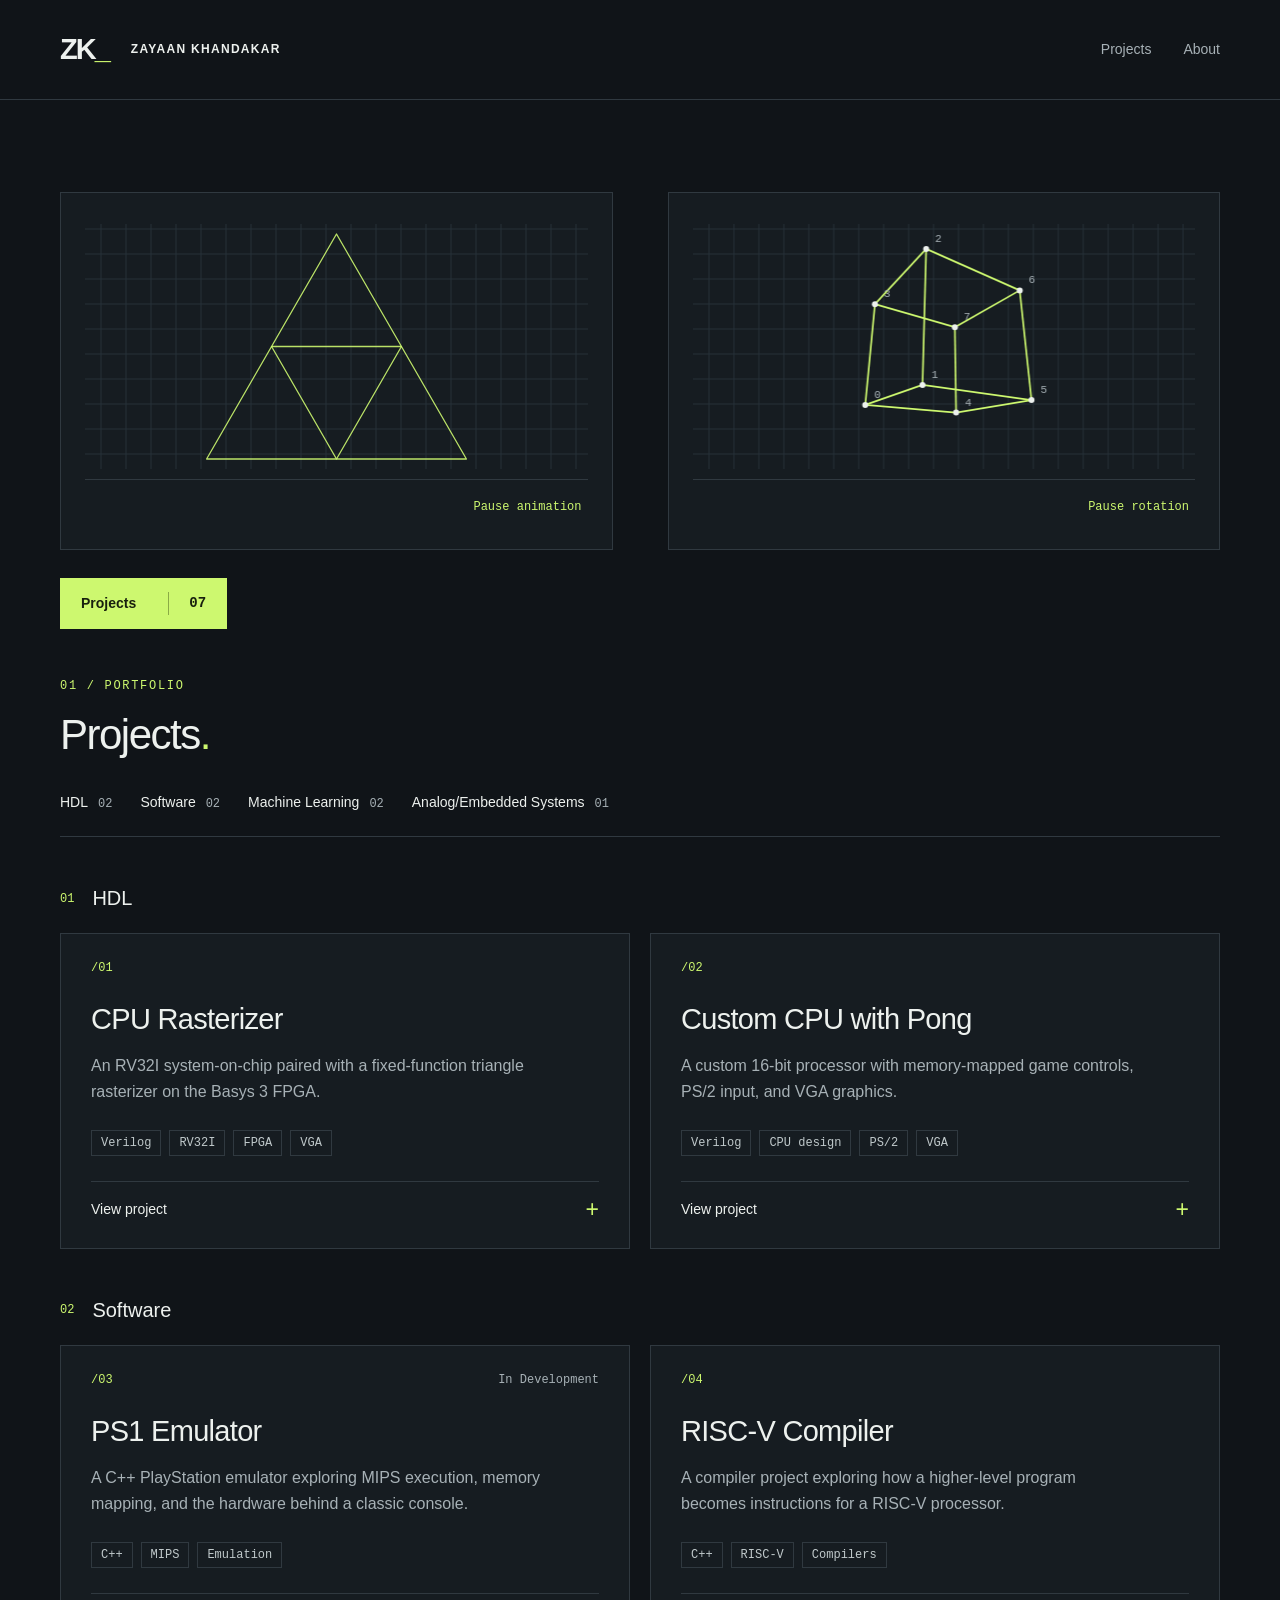
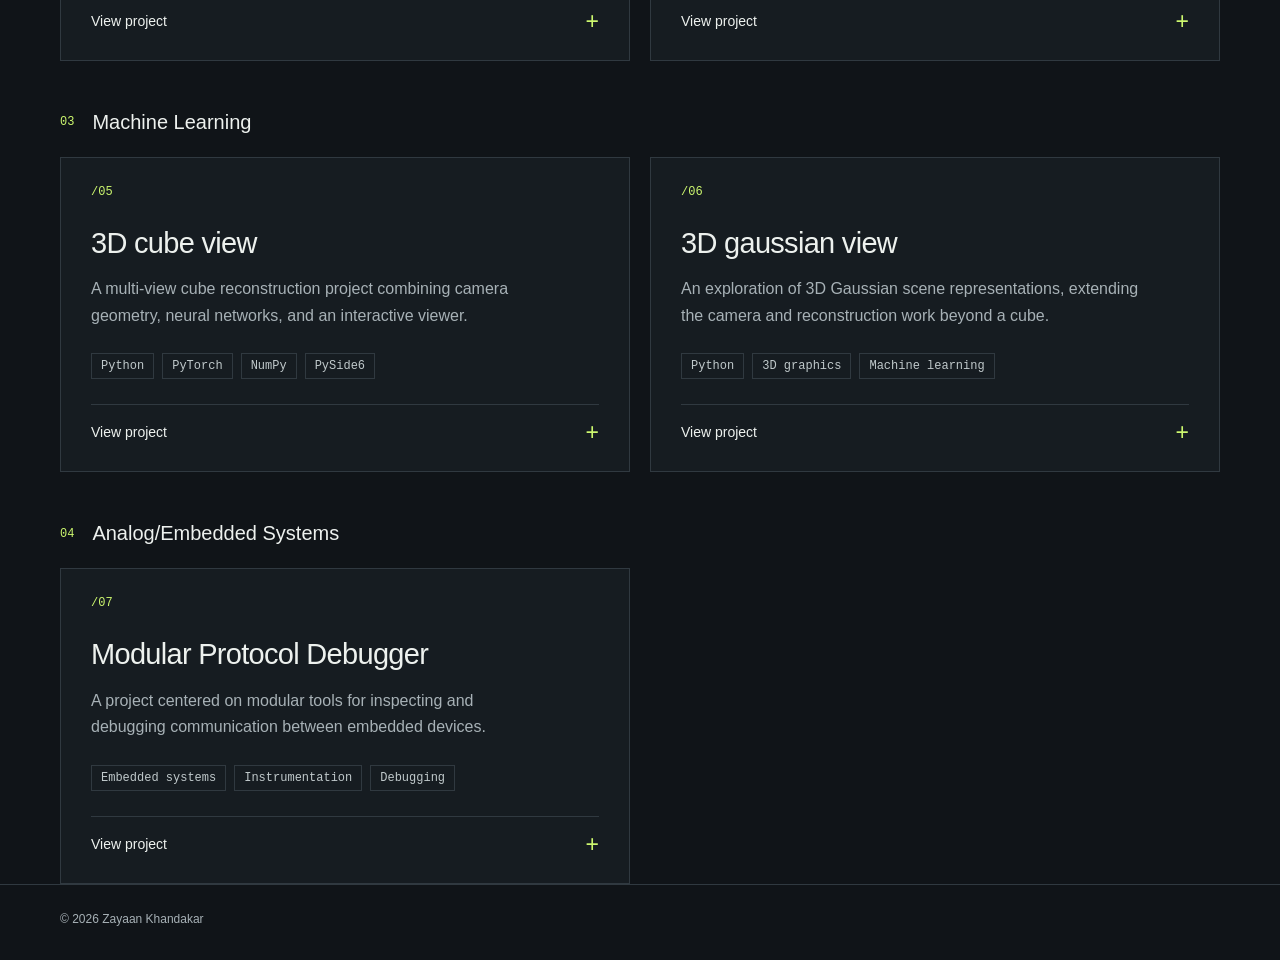
==== index.html @ 1720101a "Add files via upload" ====
<!doctype html>
<html lang="en">

<head>
    <meta charset="utf-8">
    <meta name="viewport" content="width=device-width,initial-scale=1">
    <meta name="description"
        content="Zayaan Khandakar — Electrical engineering portfolio. FPGA processors, graphics, systems software, machine learning, and embedded instrumentation.">
    <meta name="theme-color" content="#101418">
    <title>Engineering portfolio | Zayaan Khandakar</title>
    <link rel="icon" href="assets/favicon.svg" type="image/svg+xml">
    <link rel="stylesheet" href="assets/style.css">
    <script defer src="assets/site.js"></script>
    <script defer src="assets/sierpinski.js"></script>
</head>

<body><a class="skip" href="#main">Skip to content</a>
    <header><a class="brand" href="index.html" aria-label="Zayaan Khandakar home"><span
                class="monogram">ZK<span>_</span></span><span>ZAYAAN KHANDAKAR</span></a>
        <nav aria-label="Main navigation"><a href="index.html#projects">Projects</a><a href="index.html#about">About</a>
    </header>
    <main id="main">
        <section class="hero">
            <div class="hero-copy">
                <div class="hero-lab sierpinski-panel">
                    <canvas id="sierpinski" role="img" aria-label="Animated Sierpiński triangle"></canvas>

                    <div class="lab-bottom sierpinski-controls">
                        <button id="sierpinski-pause" type="button" aria-pressed="false">
                            Pause animation
                        </button>
                    </div>
                </div>

                <a class="button" href="#projects">
                    Projects <span>07</span>
                </a>
            </div>

            <div class="hero-lab">
                <div class="lab-top"><span></span><span></span></div><canvas id="cube"></canvas>
                <div class="lab-bottom"><span></span><button id="motion" type="button" aria-pressed="false"></button>
                </div>
                <p class="lab-caption"></p>
            </div>

        </section>

        </section>
        <section id="projects" class="projects">
            <div class="section-heading">
                <div>
                    <p class="eyebrow">01 / PORTFOLIO</p>
                    <h2>Projects<span class="accent">.</span></h2>
                </div>
            </div>
            <nav class="category-nav" aria-label="Project categories"><a href="#hdl">HDL<span>02</span></a><a
                    href="#software">Software<span>02</span></a><a href="#machine-learning">Machine
                    Learning<span>02</span></a><a href="#embedded">Analog/Embedded Systems<span>01</span></a></nav>
            <section id="hdl" class="category">
                <div class="category-title"><span>01</span>
                    <h3>HDL</h3>
                </div>
                <div class="project-grid">
                    <article class="project-card"><a class="card-link" href="projects/cpu-rasterizer.html">
                            <div class="card-top"><span class="project-number">/01</span><span class="status"></span></div>
                            <h4>CPU Rasterizer</h4>
                            <p>An RV32I system-on-chip paired with a fixed-function triangle rasterizer on the Basys 3
                                FPGA.</p>
                            <div class="tags"><span>Verilog</span><span>RV32I</span><span>FPGA</span><span>VGA</span>
                            </div>
                            <div class="card-bottom"><span>View project</span><span aria-hidden="true">+</span></div>
                        </a></article>
                    <article class="project-card"><a class="card-link" href="projects/custom-cpu-pong.html">
                            <div class="card-top"><span class="project-number">/02</span><span class="status"></span></div>
                            <h4>Custom CPU with Pong</h4>
                            <p>A custom 16-bit processor with memory-mapped game controls, PS/2 input, and VGA graphics.
                            </p>
                            <div class="tags"><span>Verilog</span><span>CPU
                                    design</span><span>PS/2</span><span>VGA</span></div>
                            <div class="card-bottom"><span>View project</span><span aria-hidden="true">+</span></div>
                        </a></article>
                </div>
            </section>
            <section id="software" class="category">
                <div class="category-title"><span>02</span>
                    <h3>Software</h3>
                </div>
                <div class="project-grid">
                    <article class="project-card"><a class="card-link" href="projects/ps1-emulator.html">
                            <div class="card-top"><span class="project-number">/03</span><span class="status">In
                                    Development</span></div>
                            <h4>PS1 Emulator</h4>
                            <p>A C++ PlayStation emulator exploring MIPS execution, memory mapping, and the hardware
                                behind a classic console.</p>
                            <div class="tags"><span>C++</span><span>MIPS</span><span>Emulation</span></div>
                            <div class="card-bottom"><span>View project</span><span aria-hidden="true">+</span></div>
                        </a></article>
                    <article class="project-card"><a class="card-link" href="projects/risc-v-compiler.html">
                            <div class="card-top"><span class="project-number">/04</span><span class="status"></span></div>
                            <h4>RISC-V Compiler</h4>
                            <p>A compiler project exploring how a higher-level program becomes instructions for a RISC-V
                                processor.</p>
                            <div class="tags"><span>C++</span><span>RISC-V</span><span>Compilers</span></div>
                            <div class="card-bottom"><span>View project</span><span aria-hidden="true">+</span></div>
                        </a></article>
                </div>
            </section>
            <section id="machine-learning" class="category">
                <div class="category-title"><span>03</span>
                    <h3>Machine Learning</h3>
                </div>
                <div class="project-grid">
                    <article class="project-card"><a class="card-link" href="projects/3d-cube-view.html">
                            <div class="card-top"><span class="project-number">/05</span><span class="status"></span></div>
                            <h4>3D cube view</h4>
                            <p>A multi-view cube reconstruction project combining camera geometry, neural networks, and
                                an interactive viewer.</p>
                            <div class="tags">
                                <span>Python</span><span>PyTorch</span><span>NumPy</span><span>PySide6</span>
                            </div>
                            <div class="card-bottom"><span>View project</span><span aria-hidden="true">+</span></div>
                        </a></article>
                    <article class="project-card"><a class="card-link" href="projects/3d-gaussian-view.html">
                            <div class="card-top"><span class="project-number">/06</span><span class="status"></span></div>
                            <h4>3D gaussian view</h4>
                            <p>An exploration of 3D Gaussian scene representations, extending the camera and
                                reconstruction work beyond a cube.</p>
                            <div class="tags"><span>Python</span><span>3D graphics</span><span>Machine learning</span>
                            </div>
                            <div class="card-bottom"><span>View project</span><span aria-hidden="true">+</span></div>
                        </a></article>
                </div>
            </section>
            <section id="embedded" class="category">
                <div class="category-title"><span>04</span>
                    <h3>Analog/Embedded Systems</h3>
                </div>
                <div class="project-grid">
                    <article class="project-card"><a class="card-link" href="projects/modular-protocol-debugger.html">
                            <div class="card-top"><span class="project-number">/07</span><span class="status"></span></div>
                            <h4>Modular Protocol Debugger</h4>
                            <p>A project centered on modular tools for inspecting and debugging communication between
                                embedded devices.</p>
                            <div class="tags"><span>Embedded
                                    systems</span><span>Instrumentation</span><span>Debugging</span></div>
                            <div class="card-bottom"><span>View project</span><span aria-hidden="true">+</span></div>
                        </a></article>
                </div>
            </section>
        </section>

    </main>
    <footer><span>© 2026 Zayaan Khandakar</span></footer>
</body>

</html>
---- assets/style.css ----
:root {
    color-scheme: dark;
    --bg: #101418;
    --panel: #161c21;
    --line: #303940;
    --text: #edf1ee;
    --muted: #a7b1b6;
    --accent: #cdf86f
}

* {
    box-sizing: border-box
}

html {
    scroll-behavior: smooth;
    scroll-padding-top: 100px
}

body {
    margin: 0;
    background: var(--bg);
    color: var(--text);
    font-family: Arial, Helvetica, sans-serif;
    font-size: 16px;
    line-height: 1.65
}

a {
    color: inherit;
    text-decoration: none
}

button {
    font: inherit
}

a,
button {
    -webkit-tap-highlight-color: transparent
}

a:focus-visible,
button:focus-visible {
    outline: 2px solid var(--accent);
    outline-offset: 6px
}

header,
main,
footer {
    max-width: 1320px;
    margin: auto;
    padding-left: 60px;
    padding-right: 60px
}

header {
    height: 100px;
    display: flex;
    align-items: center;
    justify-content: space-between;
    border-bottom: 1px solid var(--line);
    gap: 24px
}

.brand {
    display: flex;
    align-items: center;
    gap: 22px;
    font-size: 12px;
    letter-spacing: 1.3px;
    font-weight: 700
}

.monogram {
    font-size: 29px;
    letter-spacing: -2px
}

.monogram span {
    color: var(--accent)
}

nav {
    display: flex;
    gap: 32px
}

header nav a {
    font-size: 14px;
    color: var(--muted)
}

nav a:hover,
.text-link:hover {
    color: var(--accent)
}

.hero {
    display: grid;
    grid-template-columns: 1.2fr 1fr;
    gap: 55px;
    padding: 92px 0 74px;
    align-items: center
}

.eyebrow {
    font-family: monospace;
    font-size: 12px;
    letter-spacing: 1.7px;
    color: var(--accent);
    margin: 0 0 25px
}

h1,
h2,
h3,
h4,
p {
    margin-top: 0
}

h1 {
    font-size: clamp(40px, 5.4vw, 72px);
    font-weight: 500;
    line-height: 1.09;
    letter-spacing: -3px;
    margin-bottom: 26px
}

h1 em {
    font-style: normal;
    color: var(--accent)
}

.lead {
    font-size: 18px;
    color: var(--muted);
    max-width: 490px;
    line-height: 1.8;
    margin-bottom: 30px
}

.button {
    background: var(--accent);
    color: #18200e;
    padding: 13px 20px;
    display: inline-flex;
    align-items: center;
    justify-content: center;
    gap: 32px;
    font-size: 14px;
    font-weight: 700;
    border: 1px solid var(--accent);
    transition: background .2s
}

.button:hover {
    background: #e0ffa5
}

.button span {
    border-left: 1px solid #8aab45;
    padding-left: 20px;
    font-family: monospace
}

.hero-lab {
    background: var(--panel);
    border: 1px solid var(--line);
    padding: 21px 24px 14px;
    min-width: 0
}

.lab-top,
.lab-bottom {
    display: flex;
    justify-content: space-between;
    align-items: center;
    gap: 12px;
    font-size: 12px;
    font-family: monospace;
    color: var(--muted)
}

.lab-top {
    letter-spacing: 1px
}

.lab-top span:last-child {
    color: var(--accent)
}

canvas {
    display: block;
    width: 100%;
    height: 265px
}

.lab-bottom {
    border-top: 1px solid var(--line);
    padding-top: 14px
}

.lab-bottom button {
    background: none;
    border: 0;
    color: var(--accent);
    font-family: monospace;
    font-size: 12px;
    cursor: pointer;
    padding: 6px
}

.lab-caption {
    font-size: 12px;
    color: var(--muted);
    margin: 14px 0 0
}

.discipline-strip {
    border-top: 1px solid var(--line);
    border-bottom: 1px solid var(--line);
    display: flex;
    justify-content: space-between;
    padding: 21px 0;
    gap: 20px;
    color: var(--muted);
    font-family: monospace;
    font-size: 13px
}

.projects {
    padding-top: 92px
}

.section-heading {
    display: flex;
    align-items: end;
    justify-content: space-between;
    gap: 30px;
    margin-bottom: 32px
}

.section-heading .eyebrow {
    margin-bottom: 14px
}

h2 {
    font-size: 42px;
    line-height: 1.15;
    letter-spacing: -1.5px;
    font-weight: 500;
    margin-bottom: 0
}

.accent {
    color: var(--accent)
}

.section-heading>p {
    font-size: 14px;
    color: var(--muted);
    margin-bottom: 4px
}

.category-nav {
    border-bottom: 1px solid var(--line);
    gap: 28px;
    padding-bottom: 22px;
    flex-wrap: wrap
}

.category-nav a {
    font-size: 14px
}

.category-nav span {
    margin-left: 10px;
    color: var(--muted);
    font: 12px monospace
}

.category {
    padding-top: 45px
}

.category-title {
    display: flex;
    align-items: center;
    gap: 18px;
    margin-bottom: 18px
}

.category-title>span {
    font: 12px monospace;
    color: var(--accent)
}

h3 {
    font-size: 20px;
    font-weight: 500;
    margin: 0
}

.project-grid {
    display: grid;
    grid-template-columns: 1fr 1fr;
    gap: 20px
}

.project-card {
    border: 1px solid var(--line);
    background: var(--panel);
    transition: border-color .2s, transform .2s
}

.project-card:hover {
    border-color: #718448;
    transform: translateY(-3px)
}

.card-link {
    display: flex;
    flex-direction: column;
    padding: 27px 30px;
    height: 100%
}

.card-top {
    display: flex;
    justify-content: space-between;
    gap: 20px;
    margin-bottom: 27px;
    font: 12px monospace
}

.project-number {
    color: var(--accent)
}

.status {
    color: var(--muted)
}

h4 {
    font-size: 29px;
    font-weight: 500;
    letter-spacing: -.7px;
    line-height: 1.2;
    margin-bottom: 16px
}

.project-card p {
    font-size: 16px;
    color: var(--muted);
    margin-bottom: 24px;
    max-width: 460px
}

.tags {
    display: flex;
    gap: 8px;
    flex-wrap: wrap;
    margin-top: auto
}

.tags span {
    font: 12px monospace;
    color: #c0c9cb;
    border: 1px solid var(--line);
    padding: 5px 9px
}

.card-bottom {
    border-top: 1px solid var(--line);
    display: flex;
    justify-content: space-between;
    align-items: center;
    margin-top: 25px;
    padding-top: 16px;
    font-size: 14px
}

.card-bottom span:last-child {
    font-size: 23px;
    color: var(--accent);
    line-height: 1
}

.about {
    margin-top: 95px;
    padding: 65px 0 85px;
    border-top: 1px solid var(--line);
    display: grid;
    grid-template-columns: 1fr 1.4fr;
    gap: 90px
}

.about p:not(.eyebrow) {
    color: var(--muted)
}

.about p.about-lead {
    font-size: 24px;
    line-height: 1.5;
    color: var(--text)
}

.text-link {
    display: inline-block;
    border-bottom: 1px solid var(--accent);
    font-size: 14px;
    padding-bottom: 5px;
    margin-top: 10px
}

footer {
    border-top: 1px solid var(--line);
    display: flex;
    justify-content: space-between;
    gap: 25px;
    padding-top: 25px;
    padding-bottom: 30px;
    font-size: 12px;
    color: var(--muted)
}

.skip {
    position: fixed;
    left: 16px;
    top: -100px;
    background: var(--accent);
    color: var(--bg);
    padding: 12px;
    z-index: 10
}

.skip:focus {
    top: 10px
}

.detail {
    padding-top: 42px
}

.back {
    font: 13px monospace;
    color: var(--muted);
    border-bottom: 1px solid var(--line);
    padding-bottom: 6px
}

.detail-hero {
    padding: 65px 0 50px;
    border-bottom: 1px solid var(--line)
}

.detail-hero h1 {
    max-width: 1000px
}

.subtitle {
    font-size: 24px;
    color: var(--muted);
    margin-bottom: 25px
}

.tags .detail-status {
    color: var(--accent)
}

.detail-body {
    display: grid;
    grid-template-columns: 1fr 300px;
    gap: 90px;
    padding: 52px 0 70px
}

.intro {
    font-size: 23px;
    line-height: 1.6
}

.writeup {
    margin-top: 40px
}

.writeup h2 {
    font-size: 25px;
    letter-spacing: -.4px;
    margin-bottom: 15px
}

.writeup p {
    color: var(--muted);
    line-height: 1.85
}

aside {
    align-self: start;
    padding: 26px;
    background: var(--panel);
    border: 1px solid var(--line)
}

aside .eyebrow {
    margin-bottom: 22px
}

dl {
    margin: 0 0 25px
}

dt {
    color: var(--muted);
    font: 12px monospace;
    margin-bottom: 6px
}

dd {
    margin: 0 0 22px;
    font-size: 15px;
    line-height: 1.6
}

aside .button {
    width: 100%
}

.pipeline {
    display: flex;
    flex-wrap: wrap;
    gap: 10px;
    padding: 25px 0 0
}

.pipeline>div {
    flex: 1 1 110px;
    padding: 14px;
    border: 1px solid var(--line);
    font: 13px monospace;
    line-height: 1.6;
    min-height: 90px;
    background: var(--panel)
}

.pipeline span {
    display: block;
    color: var(--accent);
    font-size: 12px;
    margin-bottom: 10px
}

.diagram-caption {
    font: 12px monospace;
    color: var(--muted);
    margin-top: 13px
}

.project-pagination {
    border-top: 1px solid var(--line);
    padding: 35px 0 60px;
    justify-content: space-between;
    gap: 30px
}

.project-pagination a {
    max-width: 46%
}

.project-pagination a:last-child {
    text-align: right
}

.project-pagination span {
    display: block;
    color: var(--muted);
    font: 12px monospace;
    margin-bottom: 10px
}

.project-pagination strong {
    font-size: 22px;
    font-weight: 500
}

@media(min-width:1500px) {
    .hero {
        padding-top: 110px;
        padding-bottom: 100px
    }
}

@media(max-width:1000px) {

    header,
    main,
    footer {
        padding-left: 30px;
        padding-right: 30px
    }

    .hero {
        gap: 30px
    }

    .hero h1 {
        font-size: 52px
    }

    .brand>span:last-child {
        display: none
    }

    .detail-body {
        gap: 40px;
        grid-template-columns: 1fr 260px
    }

    .category-nav {
        gap: 18px
    }

    .about {
        gap: 45px
    }

    .discipline-strip {
        font-size: 12px
    }
}

@media(max-width:700px) {

    header,
    main,
    footer {
        padding-left: 22px;
        padding-right: 22px
    }

    header {
        height: 80px
    }

    header nav {
        gap: 22px
    }

    .hero {
        grid-template-columns: 1fr;
        padding-top: 52px;
        padding-bottom: 38px;
        gap: 38px
    }

    .hero h1 {
        font-size: 48px;
        letter-spacing: -2px
    }

    .hero .lead {
        font-size: 17px
    }

    .hero-lab {
        padding: 18px
    }

    canvas {
        height: 220px
    }

    .discipline-strip {
        display: grid;
        grid-template-columns: 1fr 1fr;
        gap: 12px
    }

    .projects {
        padding-top: 55px
    }

    .section-heading {
        align-items: start;
        flex-direction: column;
        gap: 15px
    }

    h2 {
        font-size: 36px
    }

    .category-nav {
        gap: 14px 24px
    }

    .category-nav a {
        font-size: 13px
    }

    .category {
        padding-top: 34px
    }

    .project-grid {
        grid-template-columns: 1fr
    }

    .card-link {
        padding: 24px
    }

    h4 {
        font-size: 27px
    }

    .about {
        grid-template-columns: 1fr;
        gap: 30px;
        margin-top: 60px;
        padding: 45px 0
    }

    .about p.about-lead {
        font-size: 21px
    }

    footer {
        flex-direction: column;
        gap: 8px
    }

    .detail {
        padding-top: 28px
    }

    .detail-hero {
        padding: 45px 0 35px
    }

    .detail-hero h1 {
        font-size: 44px;
        letter-spacing: -2px;
        overflow-wrap: anywhere
    }

    .subtitle {
        font-size: 21px
    }

    .detail-body {
        grid-template-columns: 1fr;
        gap: 32px;
        padding: 35px 0 45px
    }

    .intro {
        font-size: 20px
    }

    .project-pagination strong {
        font-size: 18px
    }

    .pipeline>div {
        flex-basis: 95px
    }

    .eyebrow {
        font-size: 12px;
        letter-spacing: 1px
    }
}

@media(prefers-reduced-motion:reduce) {
    html {
        scroll-behavior: auto
    }

    * {
        transition: none !important
    }
}


.hero {
  grid-template-columns: repeat(2, minmax(0, 1fr));
  align-items: start;
}

.hero > .hero-copy {
  min-width: 0;
}

.hero .hero-lab {
  padding: 21px 24px 14px;
}

.hero #cube,
.hero #sierpinski {
  width: 100%;
  max-width: none;
  height: 265px;
  margin: 0;
}

.sierpinski-panel {
  margin-bottom: 28px;
}

.hero .lab-bottom {
  justify-content: flex-end;
}

@media (max-width: 700px) {
  .hero {
    grid-template-columns: 1fr;
  }

  .hero #cube,
  .hero #sierpinski {
    height: 265px;
  }
}

.hero .hero-lab {
  display: grid;
  grid-template-rows: 265px 56px;
  gap: 0;
  height: auto;
  min-height: 0;
  padding: 21px 24px 14px;
}

.hero #cube,
.hero #sierpinski {
  display: block;
  width: 100%;
  height: 265px;
  margin: 0;
}

.hero .hero-lab .lab-bottom {
  display: flex;
  align-items: center;
  justify-content: flex-end;
  height: 56px;
  min-height: 0;
  margin: 0;
  padding: 0;
  border-top: 1px solid #303940;
}

/* Remove leftover header and caption spacing. */
.hero .hero-lab .lab-top,
.hero .hero-lab .lab-caption {
  display: none;
}

@media (max-width: 700px) {
  .hero .hero-lab {
    grid-template-rows: 220px 56px;
  }

  .hero #cube,
  .hero #sierpinski {
    height: 220px;
  }
}

.hero {
  padding-bottom: 24px;
}

.projects {
  padding-top: 24px;
}
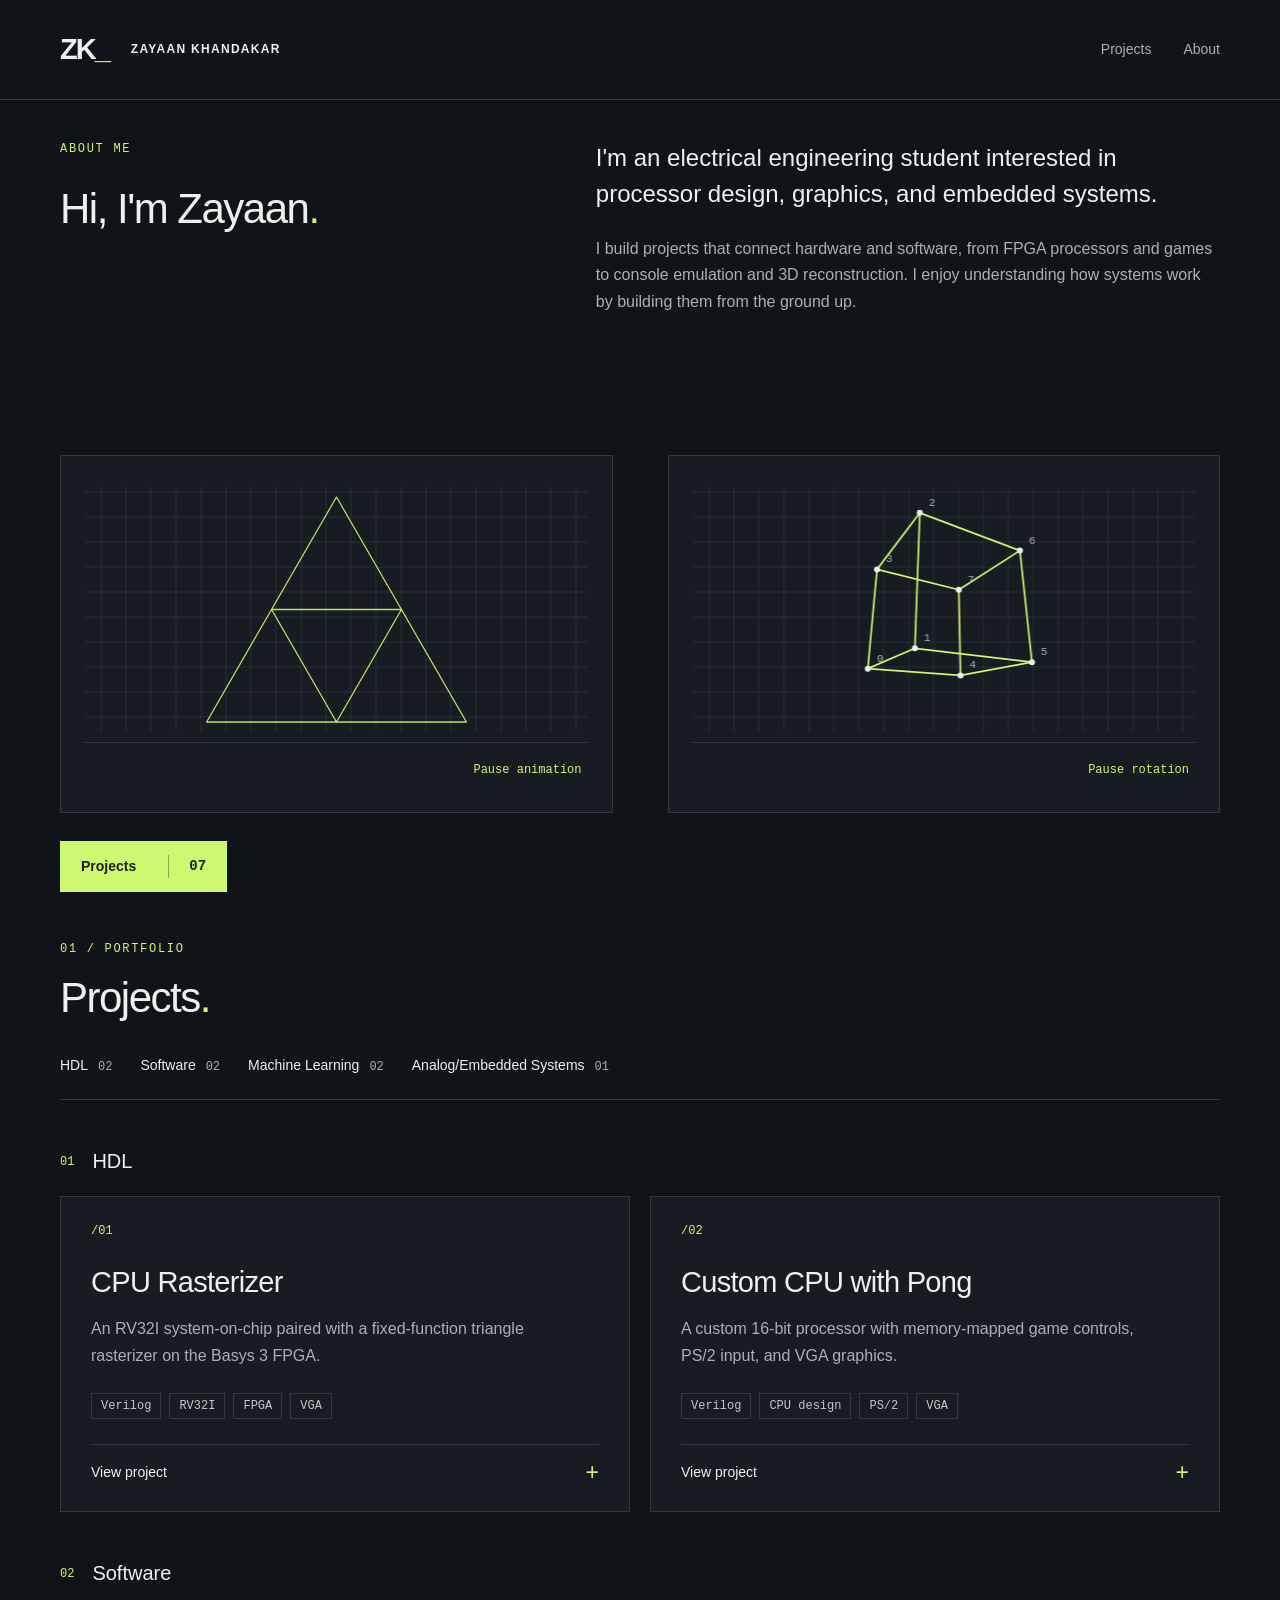
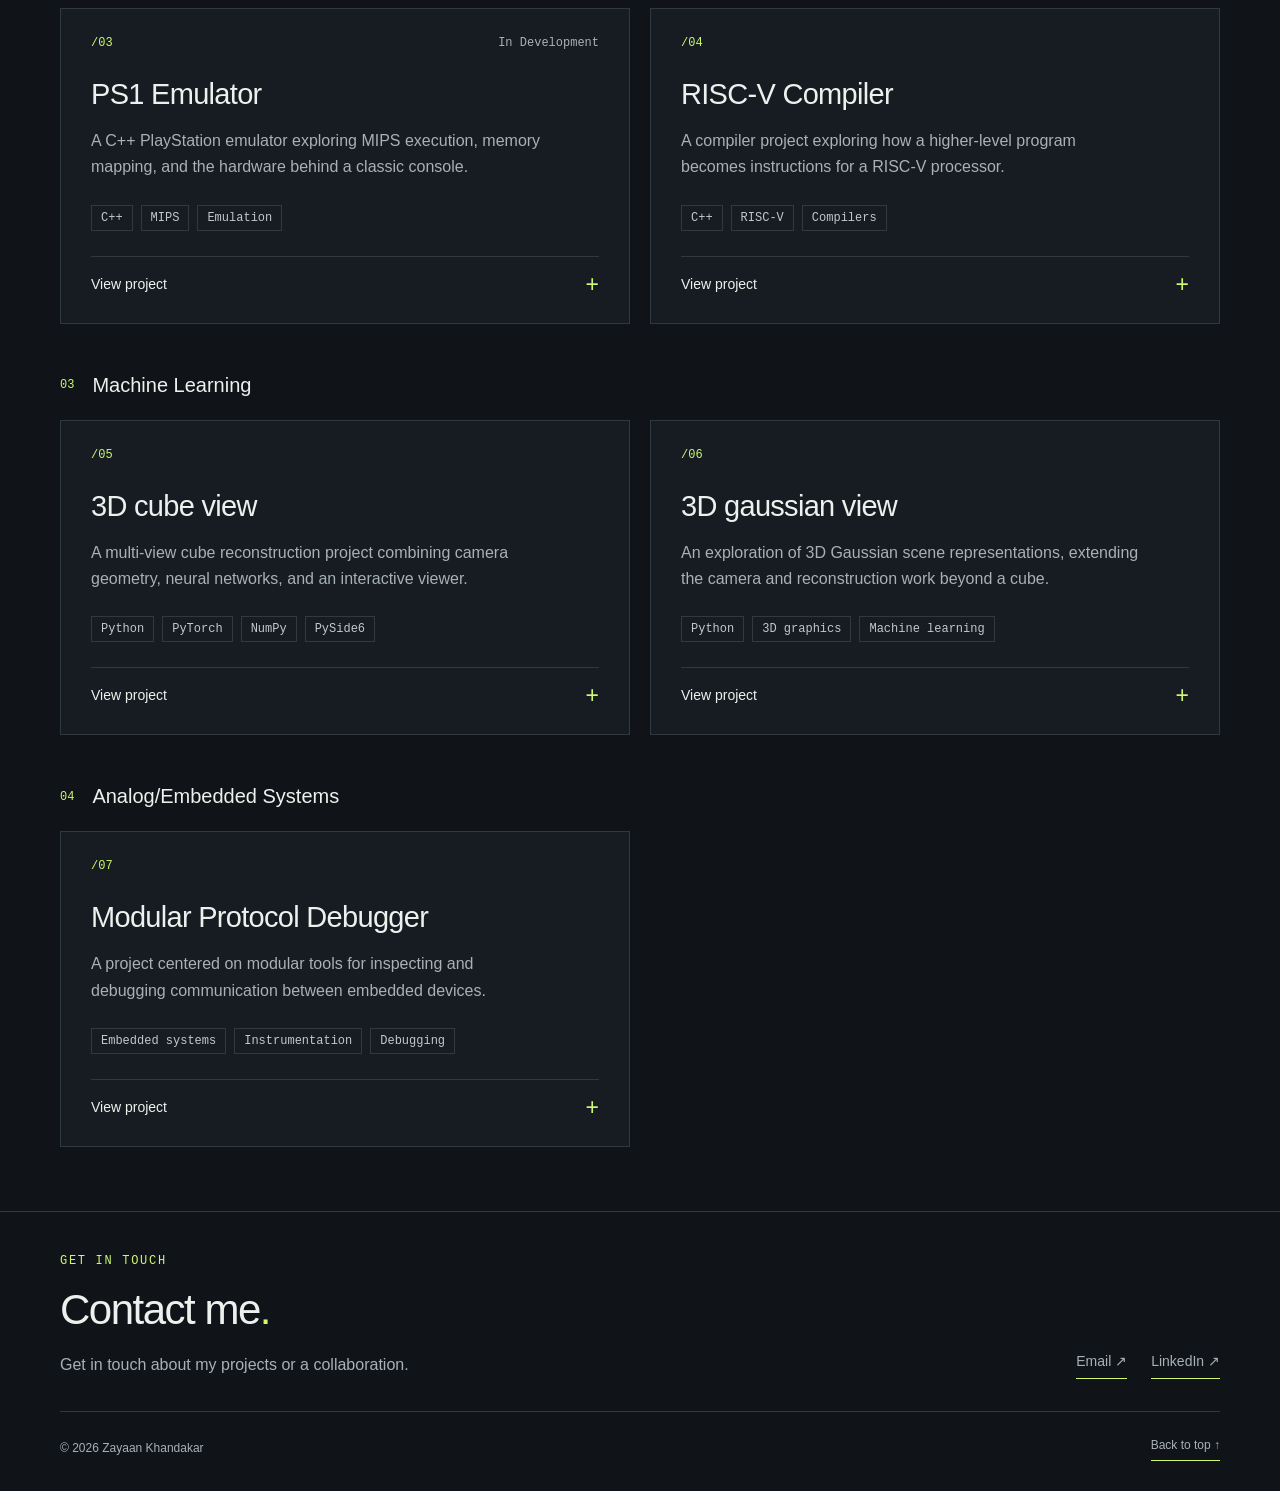
==== commit c3bc1b8c: "pong init + main page updates" ====
--- a/index.html
+++ b/index.html
@@ -1,157 +1,187 @@
-<!doctype html>
-<html lang="en">
-
-<head>
-    <meta charset="utf-8">
-    <meta name="viewport" content="width=device-width,initial-scale=1">
-    <meta name="description"
-        content="Zayaan Khandakar — Electrical engineering portfolio. FPGA processors, graphics, systems software, machine learning, and embedded instrumentation.">
-    <meta name="theme-color" content="#101418">
-    <title>Engineering portfolio | Zayaan Khandakar</title>
-    <link rel="icon" href="assets/favicon.svg" type="image/svg+xml">
-    <link rel="stylesheet" href="assets/style.css">
-    <script defer src="assets/site.js"></script>
-    <script defer src="assets/sierpinski.js"></script>
-</head>
-
-<body><a class="skip" href="#main">Skip to content</a>
-    <header><a class="brand" href="index.html" aria-label="Zayaan Khandakar home"><span
-                class="monogram">ZK<span>_</span></span><span>ZAYAAN KHANDAKAR</span></a>
-        <nav aria-label="Main navigation"><a href="index.html#projects">Projects</a><a href="index.html#about">About</a>
-    </header>
-    <main id="main">
-        <section class="hero">
-            <div class="hero-copy">
-                <div class="hero-lab sierpinski-panel">
-                    <canvas id="sierpinski" role="img" aria-label="Animated Sierpiński triangle"></canvas>
-
-                    <div class="lab-bottom sierpinski-controls">
-                        <button id="sierpinski-pause" type="button" aria-pressed="false">
-                            Pause animation
-                        </button>
-                    </div>
-                </div>
-
-                <a class="button" href="#projects">
-                    Projects <span>07</span>
-                </a>
-            </div>
-
-            <div class="hero-lab">
-                <div class="lab-top"><span></span><span></span></div><canvas id="cube"></canvas>
-                <div class="lab-bottom"><span></span><button id="motion" type="button" aria-pressed="false"></button>
-                </div>
-                <p class="lab-caption"></p>
-            </div>
-
-        </section>
-
-        </section>
-        <section id="projects" class="projects">
-            <div class="section-heading">
-                <div>
-                    <p class="eyebrow">01 / PORTFOLIO</p>
-                    <h2>Projects<span class="accent">.</span></h2>
-                </div>
-            </div>
-            <nav class="category-nav" aria-label="Project categories"><a href="#hdl">HDL<span>02</span></a><a
-                    href="#software">Software<span>02</span></a><a href="#machine-learning">Machine
-                    Learning<span>02</span></a><a href="#embedded">Analog/Embedded Systems<span>01</span></a></nav>
-            <section id="hdl" class="category">
-                <div class="category-title"><span>01</span>
-                    <h3>HDL</h3>
-                </div>
-                <div class="project-grid">
-                    <article class="project-card"><a class="card-link" href="projects/cpu-rasterizer.html">
-                            <div class="card-top"><span class="project-number">/01</span><span class="status"></span></div>
-                            <h4>CPU Rasterizer</h4>
-                            <p>An RV32I system-on-chip paired with a fixed-function triangle rasterizer on the Basys 3
-                                FPGA.</p>
-                            <div class="tags"><span>Verilog</span><span>RV32I</span><span>FPGA</span><span>VGA</span>
-                            </div>
-                            <div class="card-bottom"><span>View project</span><span aria-hidden="true">+</span></div>
-                        </a></article>
-                    <article class="project-card"><a class="card-link" href="projects/custom-cpu-pong.html">
-                            <div class="card-top"><span class="project-number">/02</span><span class="status"></span></div>
-                            <h4>Custom CPU with Pong</h4>
-                            <p>A custom 16-bit processor with memory-mapped game controls, PS/2 input, and VGA graphics.
-                            </p>
-                            <div class="tags"><span>Verilog</span><span>CPU
-                                    design</span><span>PS/2</span><span>VGA</span></div>
-                            <div class="card-bottom"><span>View project</span><span aria-hidden="true">+</span></div>
-                        </a></article>
-                </div>
-            </section>
-            <section id="software" class="category">
-                <div class="category-title"><span>02</span>
-                    <h3>Software</h3>
-                </div>
-                <div class="project-grid">
-                    <article class="project-card"><a class="card-link" href="projects/ps1-emulator.html">
-                            <div class="card-top"><span class="project-number">/03</span><span class="status">In
-                                    Development</span></div>
-                            <h4>PS1 Emulator</h4>
-                            <p>A C++ PlayStation emulator exploring MIPS execution, memory mapping, and the hardware
-                                behind a classic console.</p>
-                            <div class="tags"><span>C++</span><span>MIPS</span><span>Emulation</span></div>
-                            <div class="card-bottom"><span>View project</span><span aria-hidden="true">+</span></div>
-                        </a></article>
-                    <article class="project-card"><a class="card-link" href="projects/risc-v-compiler.html">
-                            <div class="card-top"><span class="project-number">/04</span><span class="status"></span></div>
-                            <h4>RISC-V Compiler</h4>
-                            <p>A compiler project exploring how a higher-level program becomes instructions for a RISC-V
-                                processor.</p>
-                            <div class="tags"><span>C++</span><span>RISC-V</span><span>Compilers</span></div>
-                            <div class="card-bottom"><span>View project</span><span aria-hidden="true">+</span></div>
-                        </a></article>
-                </div>
-            </section>
-            <section id="machine-learning" class="category">
-                <div class="category-title"><span>03</span>
-                    <h3>Machine Learning</h3>
-                </div>
-                <div class="project-grid">
-                    <article class="project-card"><a class="card-link" href="projects/3d-cube-view.html">
-                            <div class="card-top"><span class="project-number">/05</span><span class="status"></span></div>
-                            <h4>3D cube view</h4>
-                            <p>A multi-view cube reconstruction project combining camera geometry, neural networks, and
-                                an interactive viewer.</p>
-                            <div class="tags">
-                                <span>Python</span><span>PyTorch</span><span>NumPy</span><span>PySide6</span>
-                            </div>
-                            <div class="card-bottom"><span>View project</span><span aria-hidden="true">+</span></div>
-                        </a></article>
-                    <article class="project-card"><a class="card-link" href="projects/3d-gaussian-view.html">
-                            <div class="card-top"><span class="project-number">/06</span><span class="status"></span></div>
-                            <h4>3D gaussian view</h4>
-                            <p>An exploration of 3D Gaussian scene representations, extending the camera and
-                                reconstruction work beyond a cube.</p>
-                            <div class="tags"><span>Python</span><span>3D graphics</span><span>Machine learning</span>
-                            </div>
-                            <div class="card-bottom"><span>View project</span><span aria-hidden="true">+</span></div>
-                        </a></article>
-                </div>
-            </section>
-            <section id="embedded" class="category">
-                <div class="category-title"><span>04</span>
-                    <h3>Analog/Embedded Systems</h3>
-                </div>
-                <div class="project-grid">
-                    <article class="project-card"><a class="card-link" href="projects/modular-protocol-debugger.html">
-                            <div class="card-top"><span class="project-number">/07</span><span class="status"></span></div>
-                            <h4>Modular Protocol Debugger</h4>
-                            <p>A project centered on modular tools for inspecting and debugging communication between
-                                embedded devices.</p>
-                            <div class="tags"><span>Embedded
-                                    systems</span><span>Instrumentation</span><span>Debugging</span></div>
-                            <div class="card-bottom"><span>View project</span><span aria-hidden="true">+</span></div>
-                        </a></article>
-                </div>
-            </section>
-        </section>
-
-    </main>
-    <footer><span>© 2026 Zayaan Khandakar</span></footer>
-</body>
-
-</html>+<!doctype html>
+<html lang="en">
+
+<head>
+    <meta charset="utf-8">
+    <meta name="viewport" content="width=device-width,initial-scale=1">
+    <meta name="description"
+        content="Zayaan Khandakar — Electrical engineering portfolio. FPGA processors, graphics, systems software, machine learning, and embedded instrumentation.">
+    <meta name="theme-color" content="#101418">
+    <title>Engineering portfolio | Zayaan Khandakar</title>
+    <link rel="icon" href="assets/favicon.svg" type="image/svg+xml">
+    <link rel="stylesheet" href="assets/style.css">
+    <script defer src="assets/site.js"></script>
+    <script defer src="assets/sierpinski.js"></script>
+</head>
+
+<body><a class="skip" href="#main">Skip to content</a>
+    <header><a class="brand" href="index.html" aria-label="Zayaan Khandakar home"><span
+                class="monogram">ZK<span>_</span></span><span>ZAYAAN KHANDAKAR</span></a>
+        <nav aria-label="Main navigation"><a href="index.html#projects">Projects</a><a href="index.html#about">About</a></nav>
+    </header>
+    <main id="main">
+        <section id="about" class="about about-intro" aria-labelledby="about-title">
+            <div>
+                <p class="eyebrow">ABOUT ME</p>
+                <h2 id="about-title">Hi, I'm Zayaan<span class="accent">.</span></h2>
+            </div>
+            <div>
+                <p class="about-lead">I'm an electrical engineering student interested in processor design,
+                    graphics, and embedded systems.</p>
+                <p>I build projects that connect hardware and software, from FPGA processors and games
+                    to console emulation and 3D reconstruction. I enjoy understanding how systems work
+                    by building them from the ground up.</p>
+            </div>
+        </section>
+        <section class="hero">
+            <div class="hero-copy">
+                <div class="hero-lab sierpinski-panel">
+                    <canvas id="sierpinski" role="img" aria-label="Animated Sierpiński triangle"></canvas>
+
+                    <div class="lab-bottom sierpinski-controls">
+                        <button id="sierpinski-pause" type="button" aria-pressed="false">
+                            Pause animation
+                        </button>
+                    </div>
+                </div>
+
+                <a class="button" href="#projects">
+                    Projects <span>07</span>
+                </a>
+            </div>
+
+            <div class="hero-lab">
+                <div class="lab-top"><span></span><span></span></div><canvas id="cube"></canvas>
+                <div class="lab-bottom"><span></span><button id="motion" type="button" aria-pressed="false"></button>
+                </div>
+                <p class="lab-caption"></p>
+            </div>
+
+        </section>
+
+        </section>
+        <section id="projects" class="projects">
+            <div class="section-heading">
+                <div>
+                    <p class="eyebrow">01 / PORTFOLIO</p>
+                    <h2>Projects<span class="accent">.</span></h2>
+                </div>
+            </div>
+            <nav class="category-nav" aria-label="Project categories"><a href="#hdl">HDL<span>02</span></a><a
+                    href="#software">Software<span>02</span></a><a href="#machine-learning">Machine
+                    Learning<span>02</span></a><a href="#embedded">Analog/Embedded Systems<span>01</span></a></nav>
+            <section id="hdl" class="category">
+                <div class="category-title"><span>01</span>
+                    <h3>HDL</h3>
+                </div>
+                <div class="project-grid">
+                    <article class="project-card"><a class="card-link" href="projects/cpu-rasterizer.html">
+                            <div class="card-top"><span class="project-number">/01</span><span class="status"></span></div>
+                            <h4>CPU Rasterizer</h4>
+                            <p>An RV32I system-on-chip paired with a fixed-function triangle rasterizer on the Basys 3
+                                FPGA.</p>
+                            <div class="tags"><span>Verilog</span><span>RV32I</span><span>FPGA</span><span>VGA</span>
+                            </div>
+                            <div class="card-bottom"><span>View project</span><span aria-hidden="true">+</span></div>
+                        </a></article>
+                    <article class="project-card"><a class="card-link" href="projects/custom-cpu-pong.html">
+                            <div class="card-top"><span class="project-number">/02</span><span class="status"></span></div>
+                            <h4>Custom CPU with Pong</h4>
+                            <p>A custom 16-bit processor with memory-mapped game controls, PS/2 input, and VGA graphics.
+                            </p>
+                            <div class="tags"><span>Verilog</span><span>CPU
+                                    design</span><span>PS/2</span><span>VGA</span></div>
+                            <div class="card-bottom"><span>View project</span><span aria-hidden="true">+</span></div>
+                        </a></article>
+                </div>
+            </section>
+            <section id="software" class="category">
+                <div class="category-title"><span>02</span>
+                    <h3>Software</h3>
+                </div>
+                <div class="project-grid">
+                    <article class="project-card"><a class="card-link" href="projects/ps1-emulator.html">
+                            <div class="card-top"><span class="project-number">/03</span><span class="status">In
+                                    Development</span></div>
+                            <h4>PS1 Emulator</h4>
+                            <p>A C++ PlayStation emulator exploring MIPS execution, memory mapping, and the hardware
+                                behind a classic console.</p>
+                            <div class="tags"><span>C++</span><span>MIPS</span><span>Emulation</span></div>
+                            <div class="card-bottom"><span>View project</span><span aria-hidden="true">+</span></div>
+                        </a></article>
+                    <article class="project-card"><a class="card-link" href="projects/risc-v-compiler.html">
+                            <div class="card-top"><span class="project-number">/04</span><span class="status"></span></div>
+                            <h4>RISC-V Compiler</h4>
+                            <p>A compiler project exploring how a higher-level program becomes instructions for a RISC-V
+                                processor.</p>
+                            <div class="tags"><span>C++</span><span>RISC-V</span><span>Compilers</span></div>
+                            <div class="card-bottom"><span>View project</span><span aria-hidden="true">+</span></div>
+                        </a></article>
+                </div>
+            </section>
+            <section id="machine-learning" class="category">
+                <div class="category-title"><span>03</span>
+                    <h3>Machine Learning</h3>
+                </div>
+                <div class="project-grid">
+                    <article class="project-card"><a class="card-link" href="projects/3d-cube-view.html">
+                            <div class="card-top"><span class="project-number">/05</span><span class="status"></span></div>
+                            <h4>3D cube view</h4>
+                            <p>A multi-view cube reconstruction project combining camera geometry, neural networks, and
+                                an interactive viewer.</p>
+                            <div class="tags">
+                                <span>Python</span><span>PyTorch</span><span>NumPy</span><span>PySide6</span>
+                            </div>
+                            <div class="card-bottom"><span>View project</span><span aria-hidden="true">+</span></div>
+                        </a></article>
+                    <article class="project-card"><a class="card-link" href="projects/3d-gaussian-view.html">
+                            <div class="card-top"><span class="project-number">/06</span><span class="status"></span></div>
+                            <h4>3D gaussian view</h4>
+                            <p>An exploration of 3D Gaussian scene representations, extending the camera and
+                                reconstruction work beyond a cube.</p>
+                            <div class="tags"><span>Python</span><span>3D graphics</span><span>Machine learning</span>
+                            </div>
+                            <div class="card-bottom"><span>View project</span><span aria-hidden="true">+</span></div>
+                        </a></article>
+                </div>
+            </section>
+            <section id="embedded" class="category">
+                <div class="category-title"><span>04</span>
+                    <h3>Analog/Embedded Systems</h3>
+                </div>
+                <div class="project-grid">
+                    <article class="project-card"><a class="card-link" href="projects/modular-protocol-debugger.html">
+                            <div class="card-top"><span class="project-number">/07</span><span class="status"></span></div>
+                            <h4>Modular Protocol Debugger</h4>
+                            <p>A project centered on modular tools for inspecting and debugging communication between
+                                embedded devices.</p>
+                            <div class="tags"><span>Embedded
+                                    systems</span><span>Instrumentation</span><span>Debugging</span></div>
+                            <div class="card-bottom"><span>View project</span><span aria-hidden="true">+</span></div>
+                        </a></article>
+                </div>
+            </section>
+        </section>
+
+
+    </main>
+    <footer id="contact" class="contact-footer" aria-labelledby="contact-title">
+        <div class="contact-main">
+            <div>
+                <p class="eyebrow">GET IN TOUCH</p>
+                <h2 id="contact-title">Contact me<span class="accent">.</span></h2>
+                <p>Get in touch about my projects or a collaboration.</p>
+            </div>
+            <nav class="contact-links" aria-label="Contact links">
+                <a class="text-link" href="mailto:zayaankhandakar@gmail.com">Email &nearr;</a>
+                <a class="text-link" href="https://www.linkedin.com/in/zayaan-k/">LinkedIn &nearr;</a>
+            </nav>
+        </div>
+        <div class="contact-bottom">
+            <span>&copy; 2026 Zayaan Khandakar</span>
+            <a class="text-link" href="#main">Back to top &uarr;</a>
+        </div>
+    </footer>
+</body>
+
+</html>
--- a/assets/style.css
+++ b/assets/style.css
@@ -398,6 +398,12 @@
     gap: 90px
 }
 
+.about.about-intro {
+    margin-top: 0;
+    padding: 40px 0 32px;
+    border-top: 0;
+}
+
 .about p:not(.eyebrow) {
     color: var(--muted)
 }
@@ -425,6 +431,60 @@
     padding-bottom: 30px;
     font-size: 12px;
     color: var(--muted)
+}
+
+.contact-footer {
+    display: block;
+    margin-top: 64px;
+    padding-top: 40px;
+}
+
+.contact-main {
+    display: grid;
+    grid-template-columns: 1fr auto;
+    align-items: end;
+    gap: 32px;
+    padding-bottom: 32px;
+}
+
+.contact-main .eyebrow {
+    margin-bottom: 14px;
+}
+
+.contact-main h2 {
+    color: var(--text);
+}
+
+.contact-main p:not(.eyebrow) {
+    margin: 18px 0 0;
+    font-size: 16px;
+}
+
+.contact-links {
+    flex-wrap: wrap;
+    gap: 24px;
+}
+
+.contact-bottom {
+    display: flex;
+    flex-wrap: wrap;
+    align-items: center;
+    justify-content: space-between;
+    gap: 16px;
+    border-top: 1px solid var(--line);
+    padding-top: 24px;
+}
+
+.contact-bottom .text-link {
+    margin-top: 0;
+    font-size: 12px;
+}
+
+@media (max-width: 700px) {
+    .contact-main {
+        grid-template-columns: 1fr;
+        gap: 20px;
+    }
 }
 
 .skip {
@@ -877,4 +937,4 @@
 
 .projects {
   padding-top: 24px;
-}+}
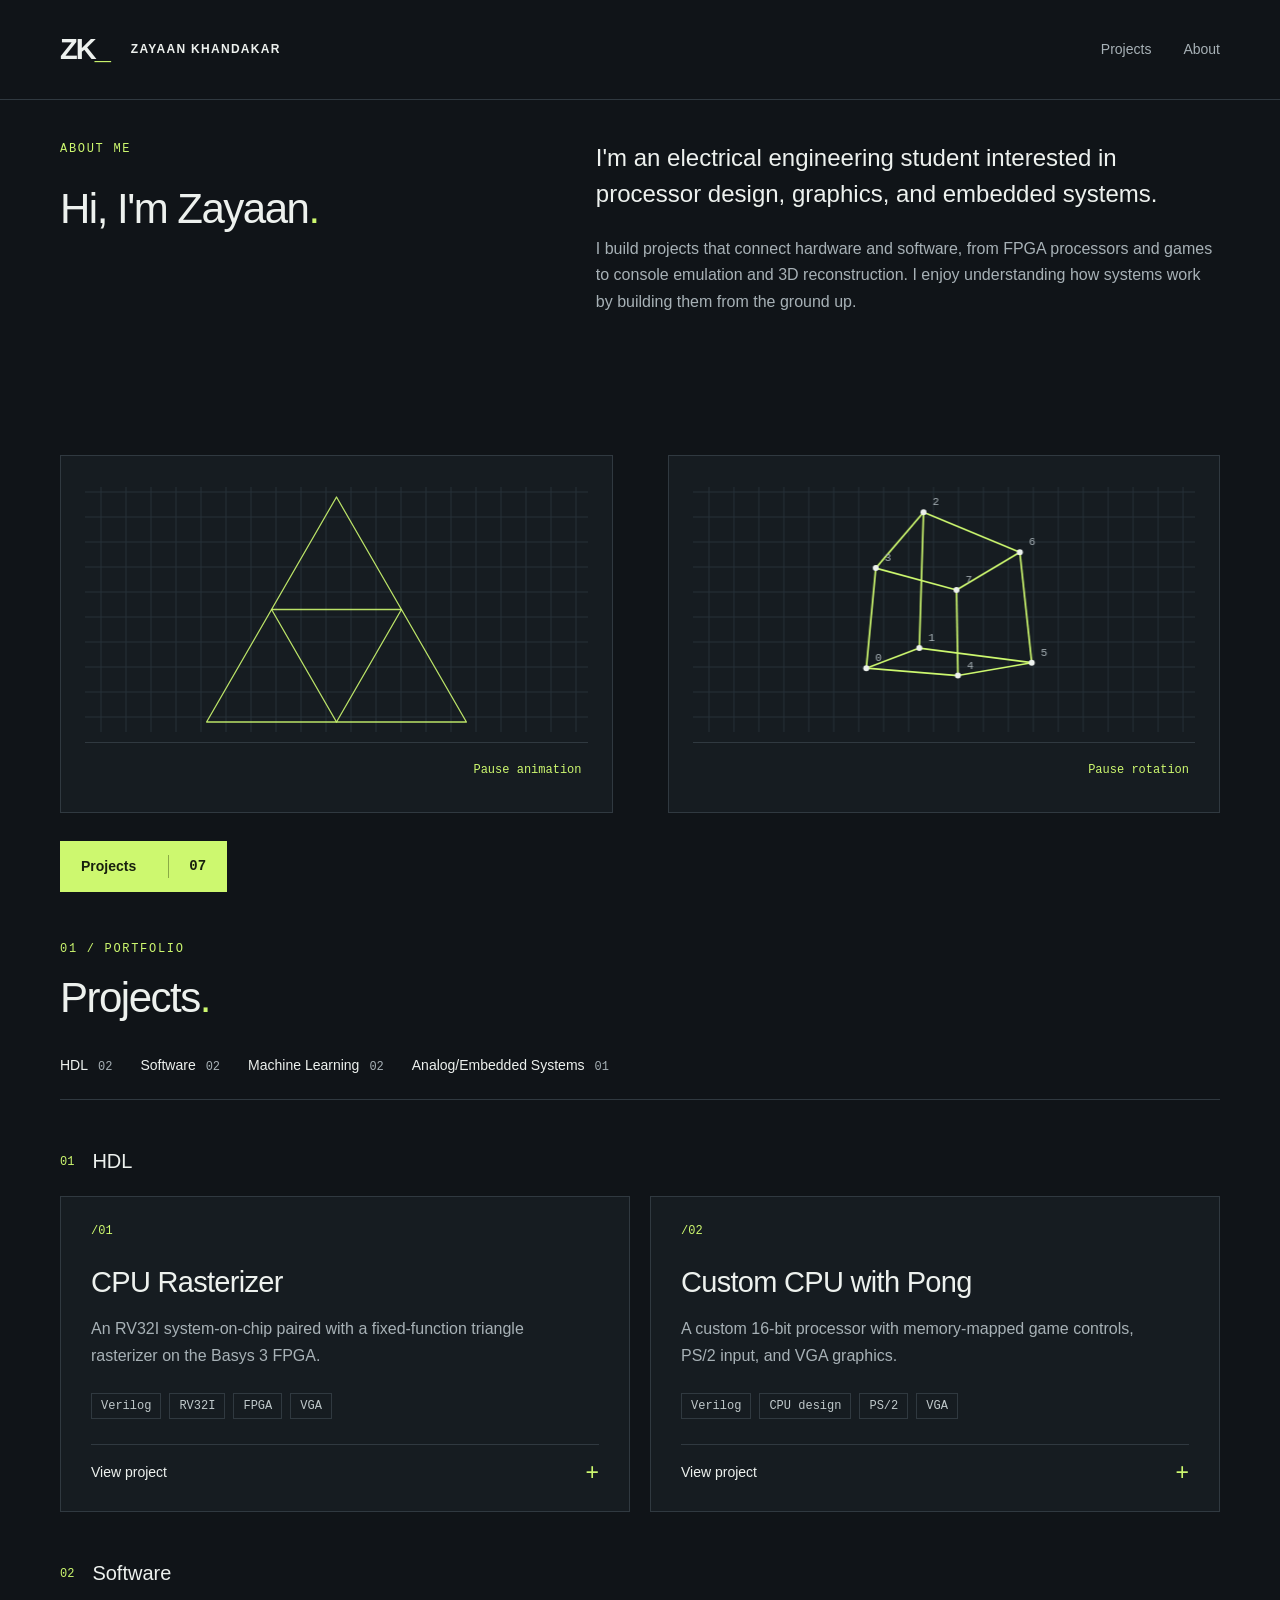
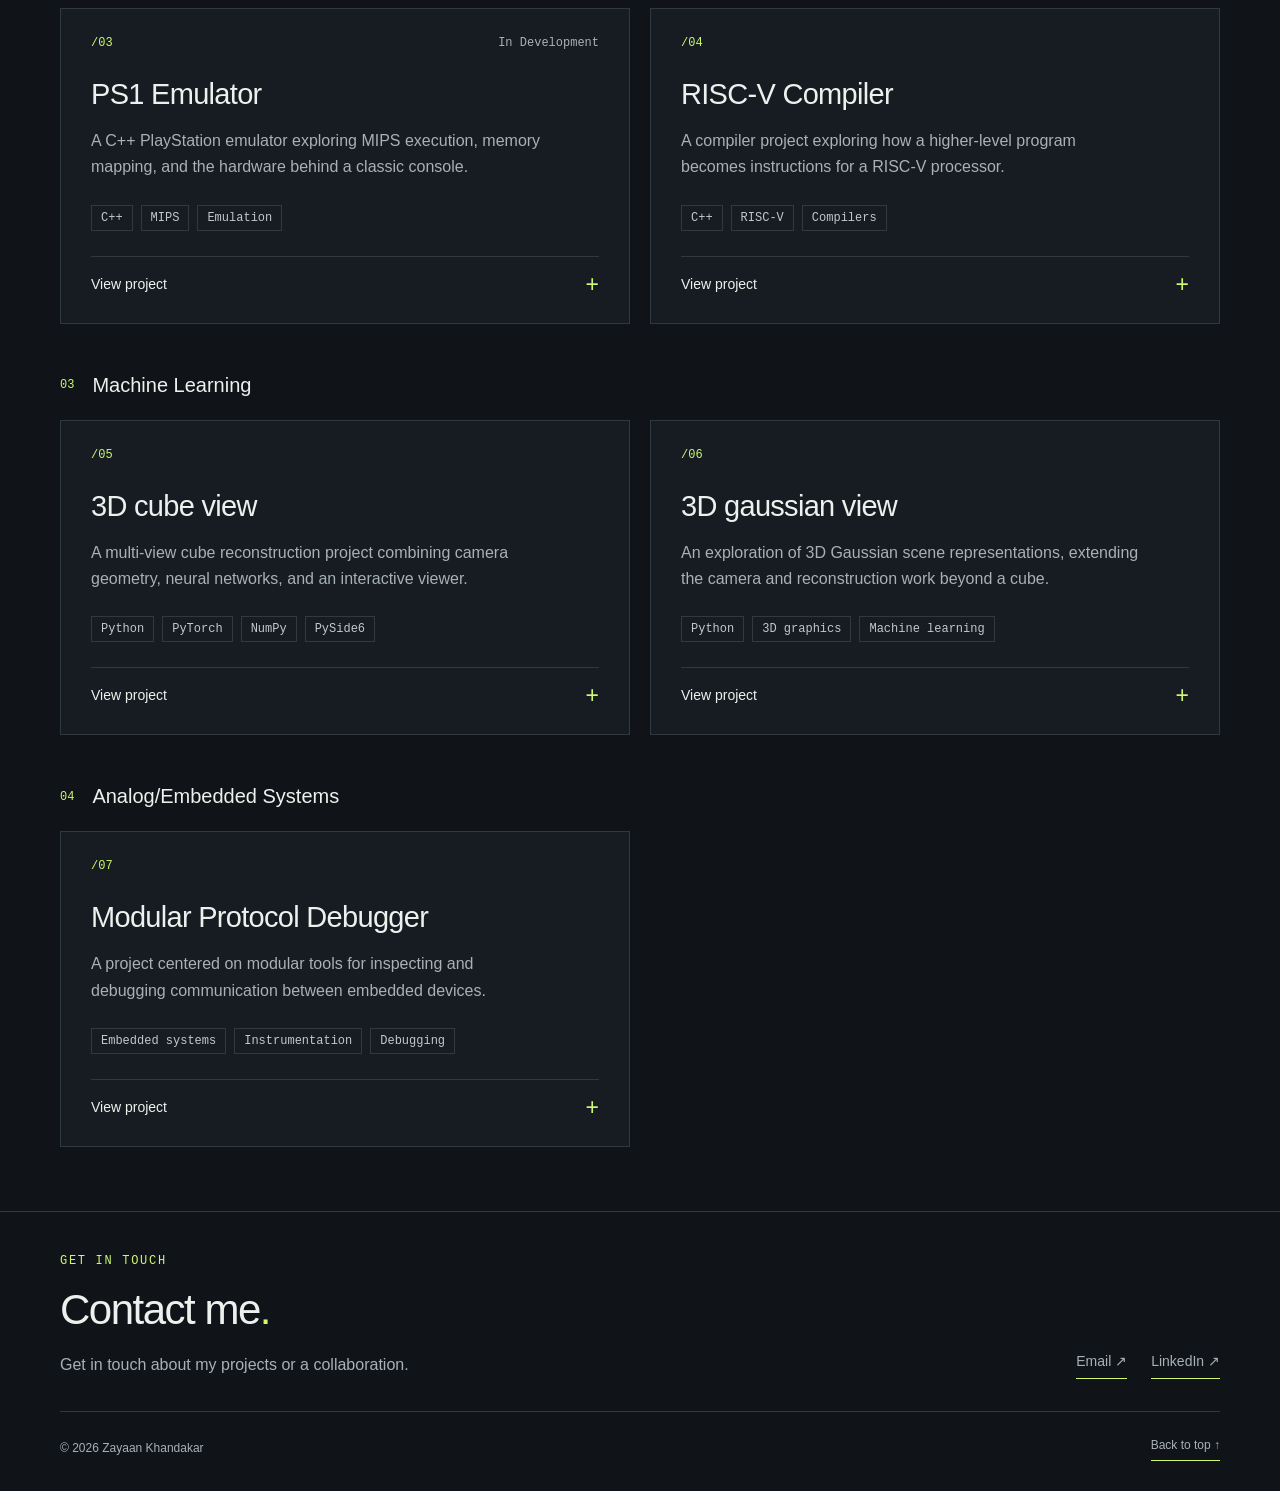
==== commit e34bcc67: "gaus rend init" ====
--- a/index.html
+++ b/index.html
@@ -182,6 +182,7 @@
             <a class="text-link" href="#main">Back to top &uarr;</a>
         </div>
     </footer>
+    <!-- Cloudflare Web Analytics --><script type='module' src='https://static.cloudflareinsights.com/beacon.min.js' data-cf-beacon='{"token": "0dc039c1345f4ae7b51e51132cb0a4e8"}'></script><!-- End Cloudflare Web Analytics -->
 </body>
 
 </html>
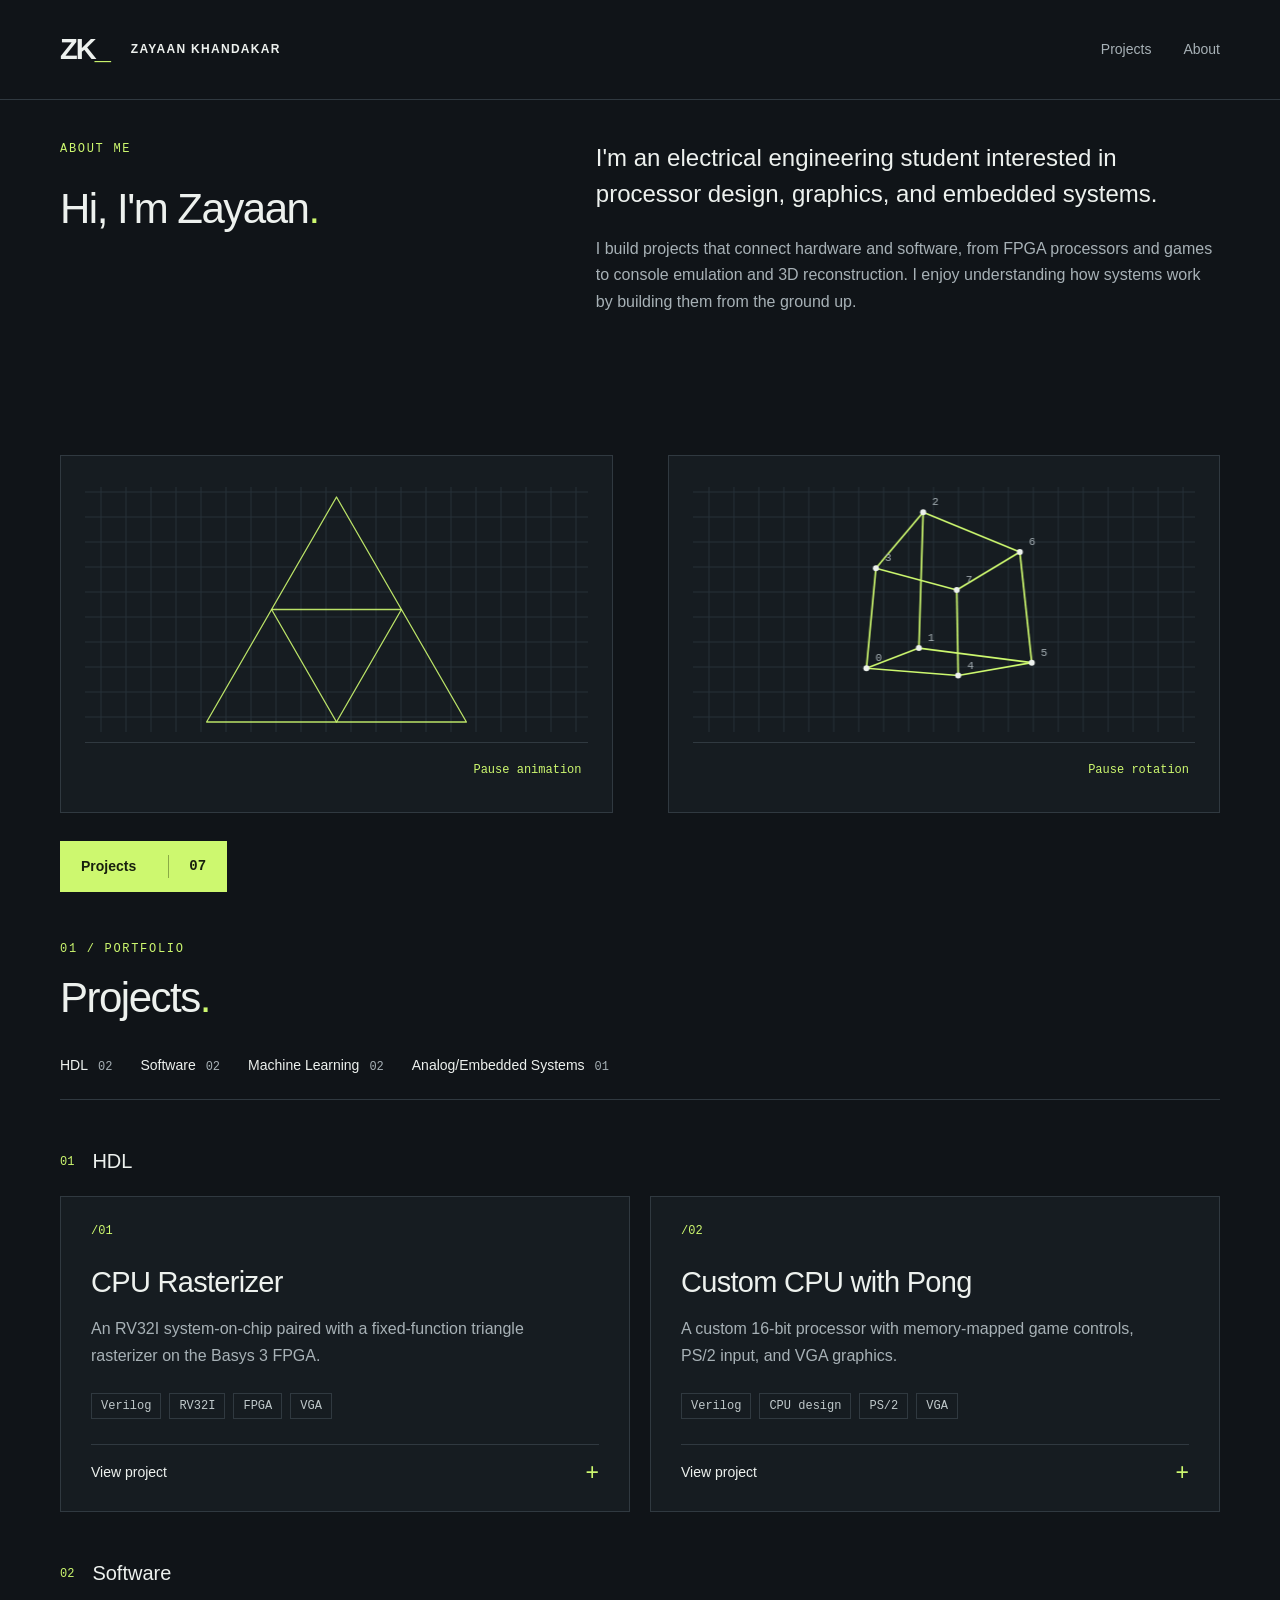
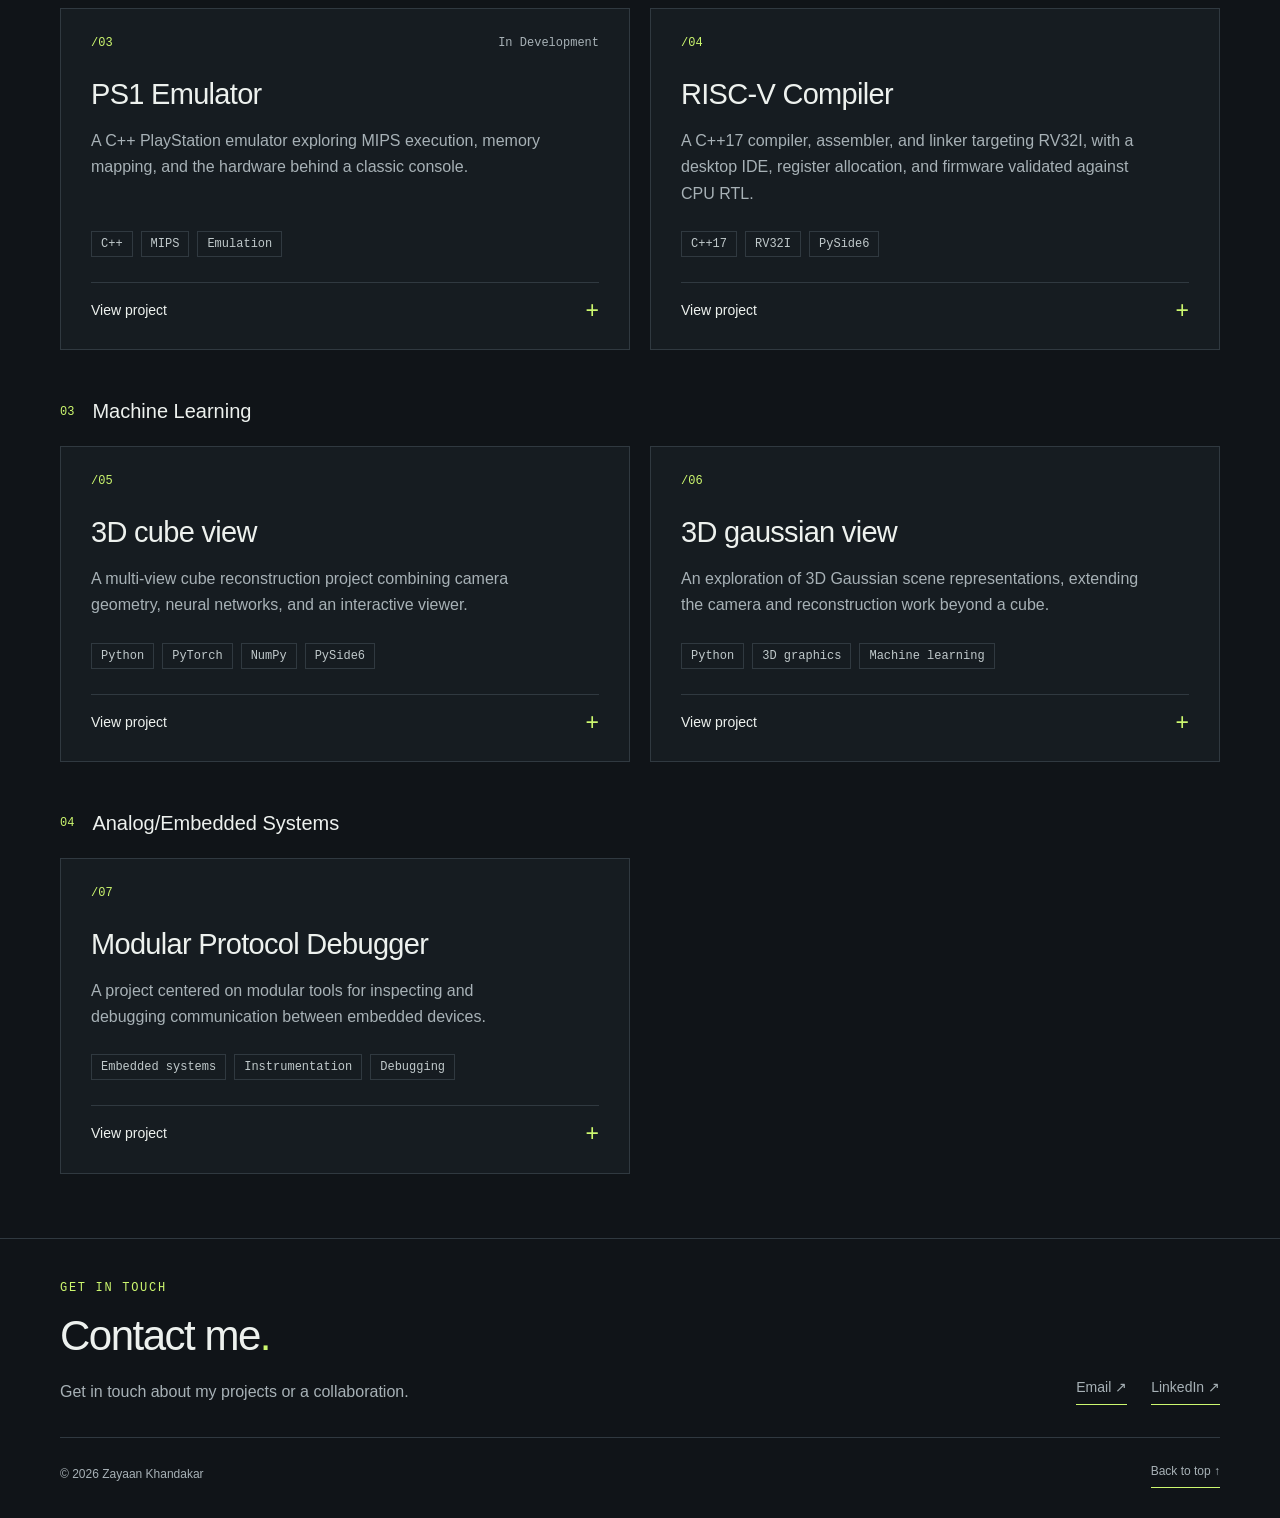
==== commit ff4677aa: "compila" ====
--- a/index.html
+++ b/index.html
@@ -112,9 +112,9 @@
                     <article class="project-card"><a class="card-link" href="projects/risc-v-compiler.html">
                             <div class="card-top"><span class="project-number">/04</span><span class="status"></span></div>
                             <h4>RISC-V Compiler</h4>
-                            <p>A compiler project exploring how a higher-level program becomes instructions for a RISC-V
-                                processor.</p>
-                            <div class="tags"><span>C++</span><span>RISC-V</span><span>Compilers</span></div>
+                            <p>A C++17 compiler, assembler, and linker targeting RV32I, with a desktop IDE,
+                                register allocation, and firmware validated against CPU RTL.</p>
+                            <div class="tags"><span>C++17</span><span>RV32I</span><span>PySide6</span></div>
                             <div class="card-bottom"><span>View project</span><span aria-hidden="true">+</span></div>
                         </a></article>
                 </div>
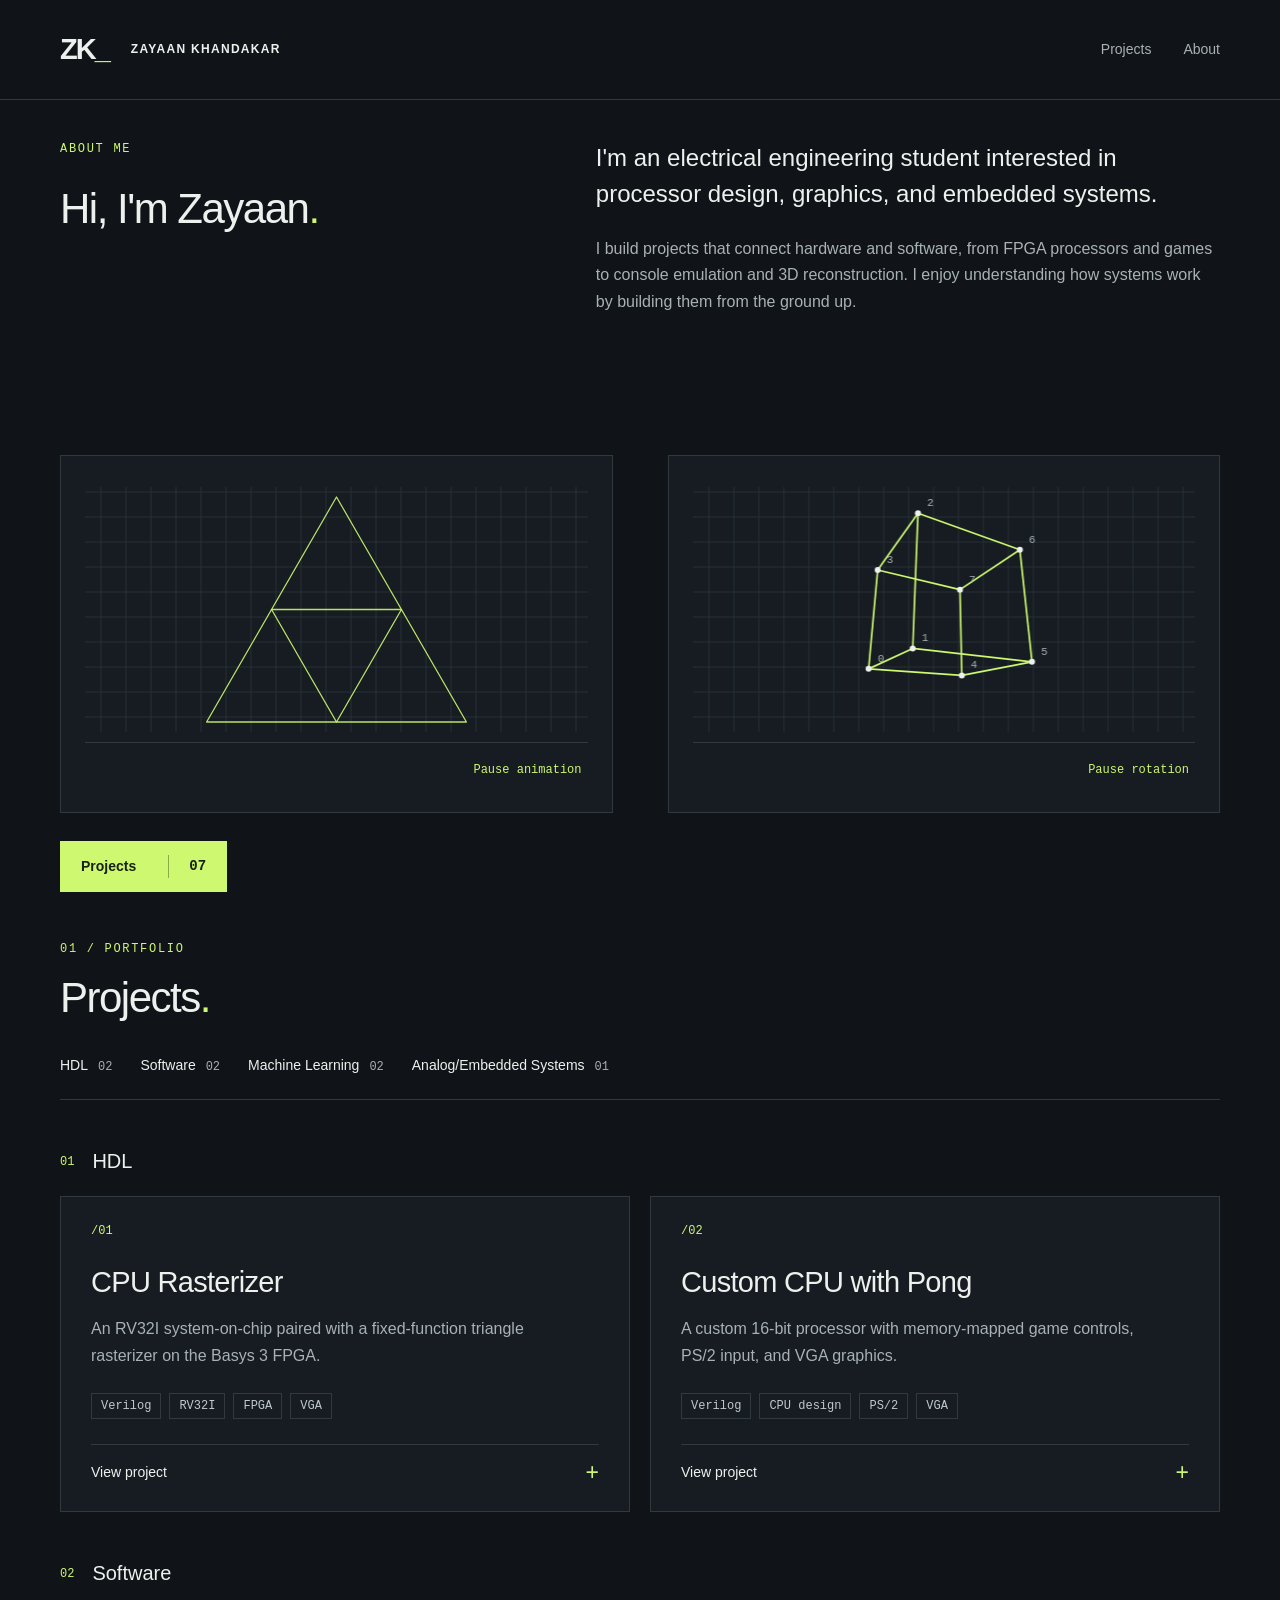
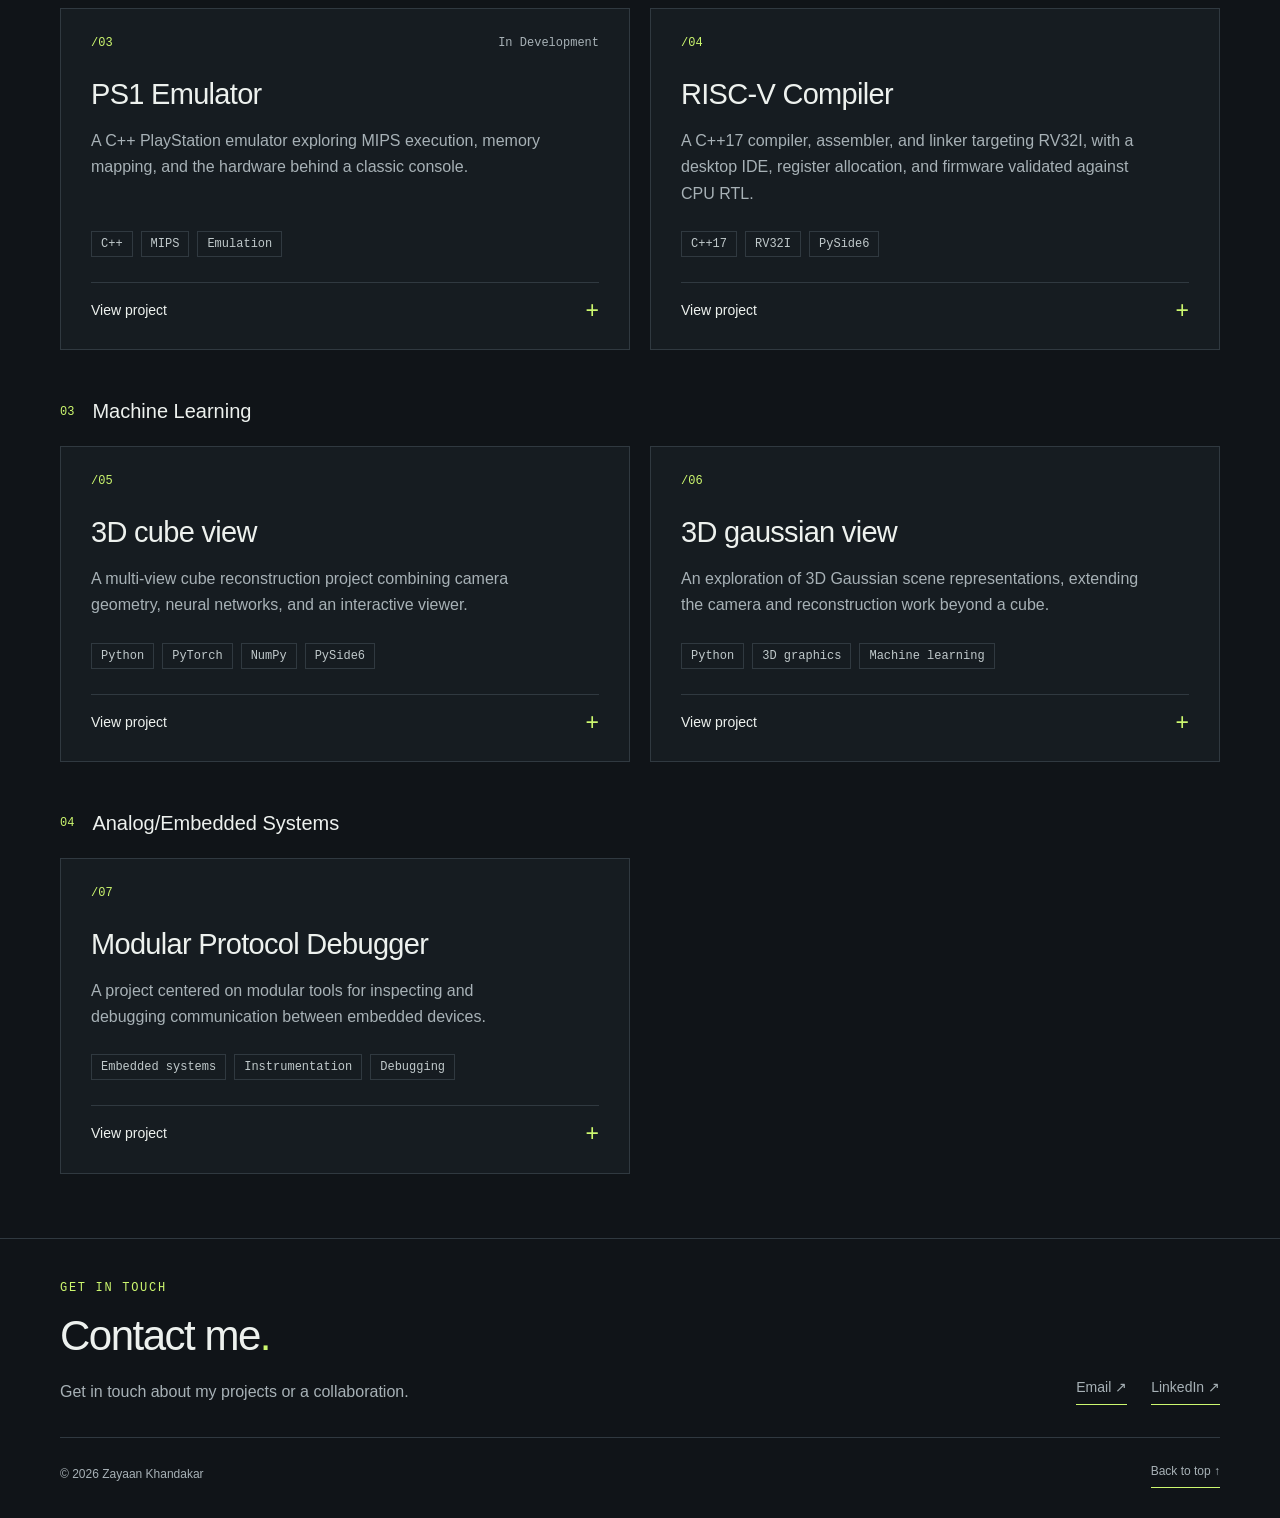
==== commit 704b2306: "cloudflare deployment fix" ====
--- a/index.html
+++ b/index.html
@@ -182,7 +182,7 @@
             <a class="text-link" href="#main">Back to top &uarr;</a>
         </div>
     </footer>
-    <!-- Cloudflare Web Analytics --><script type='module' src='https://static.cloudflareinsights.com/beacon.min.js' data-cf-beacon='{"token": "0dc039c1345f4ae7b51e51132cb0a4e8"}'></script><!-- End Cloudflare Web Analytics -->
+    <!-- Cloudflare Web Analytics --><script defer src='https://static.cloudflareinsights.com/beacon.min.js' data-cf-beacon='{"token": "0dc039c1345f4ae7b51e51132cb0a4e8"}'></script><!-- End Cloudflare Web Analytics -->
 </body>
 
 </html>
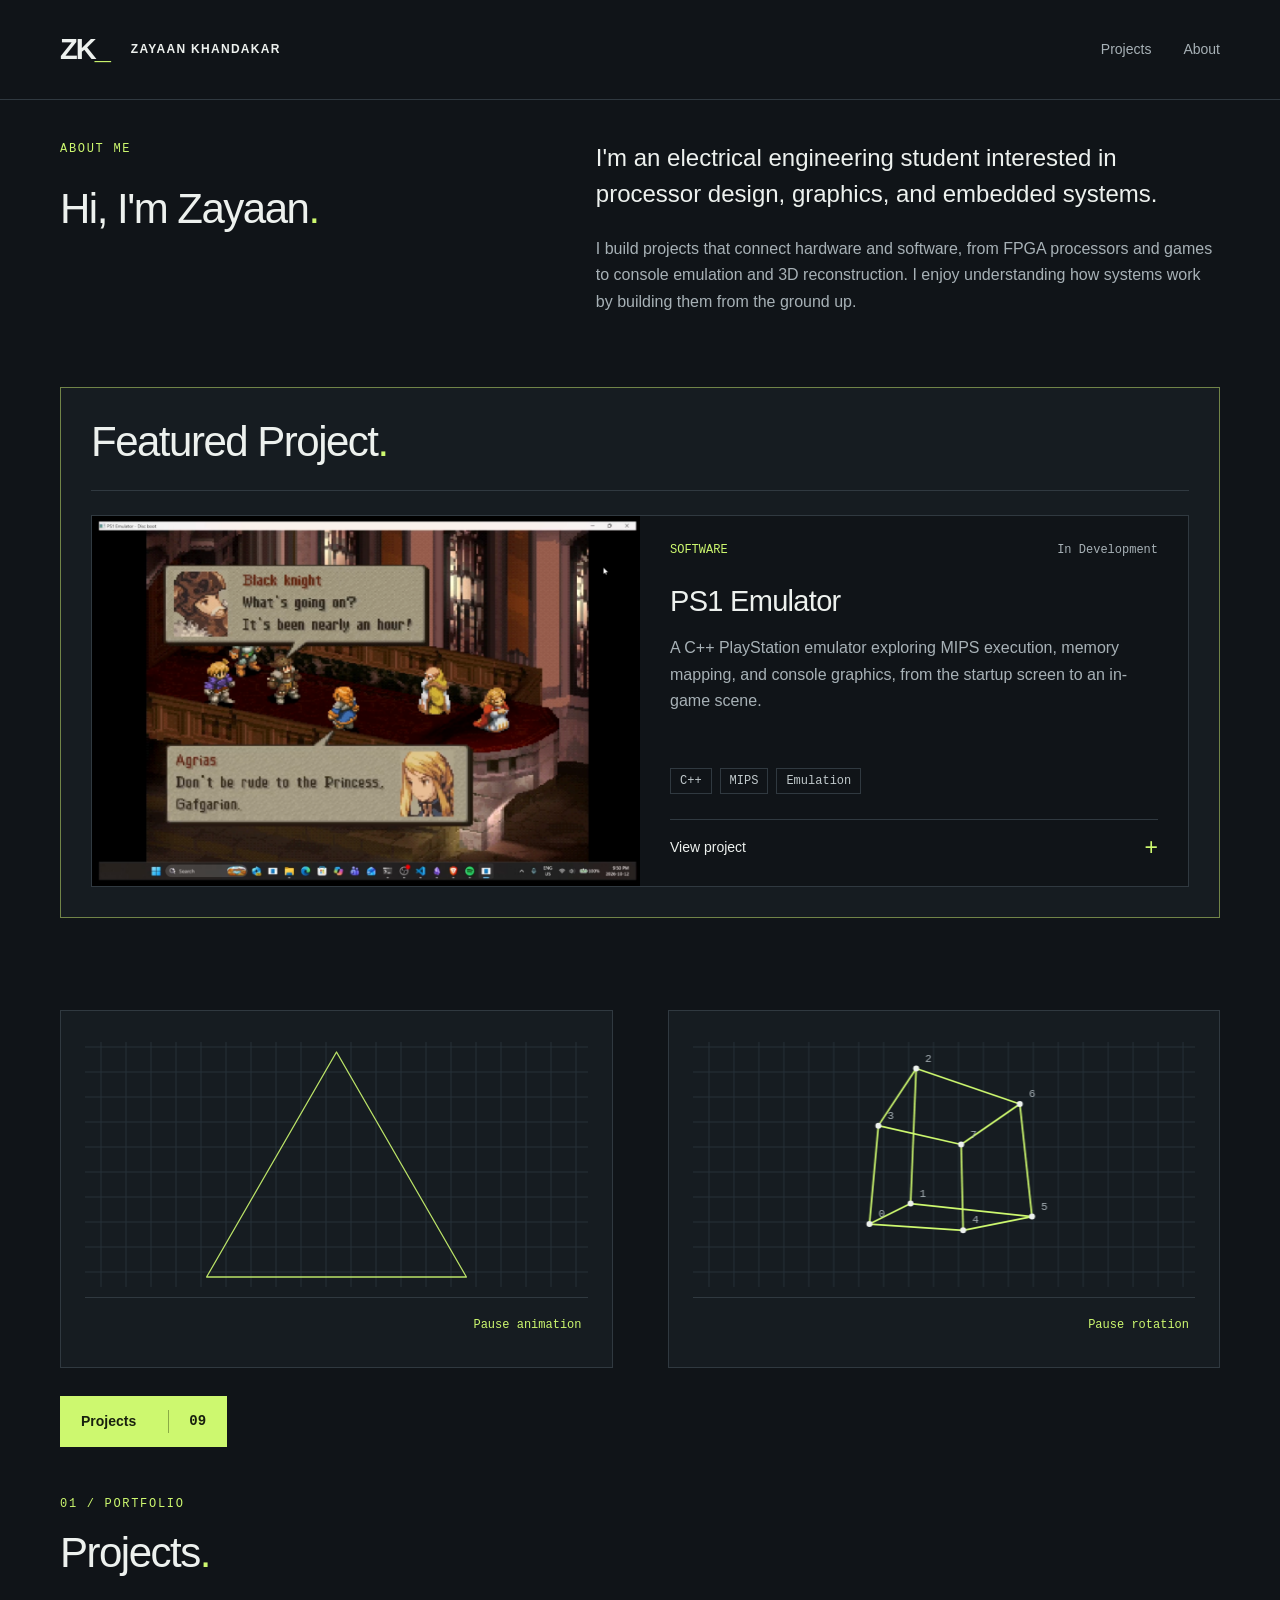
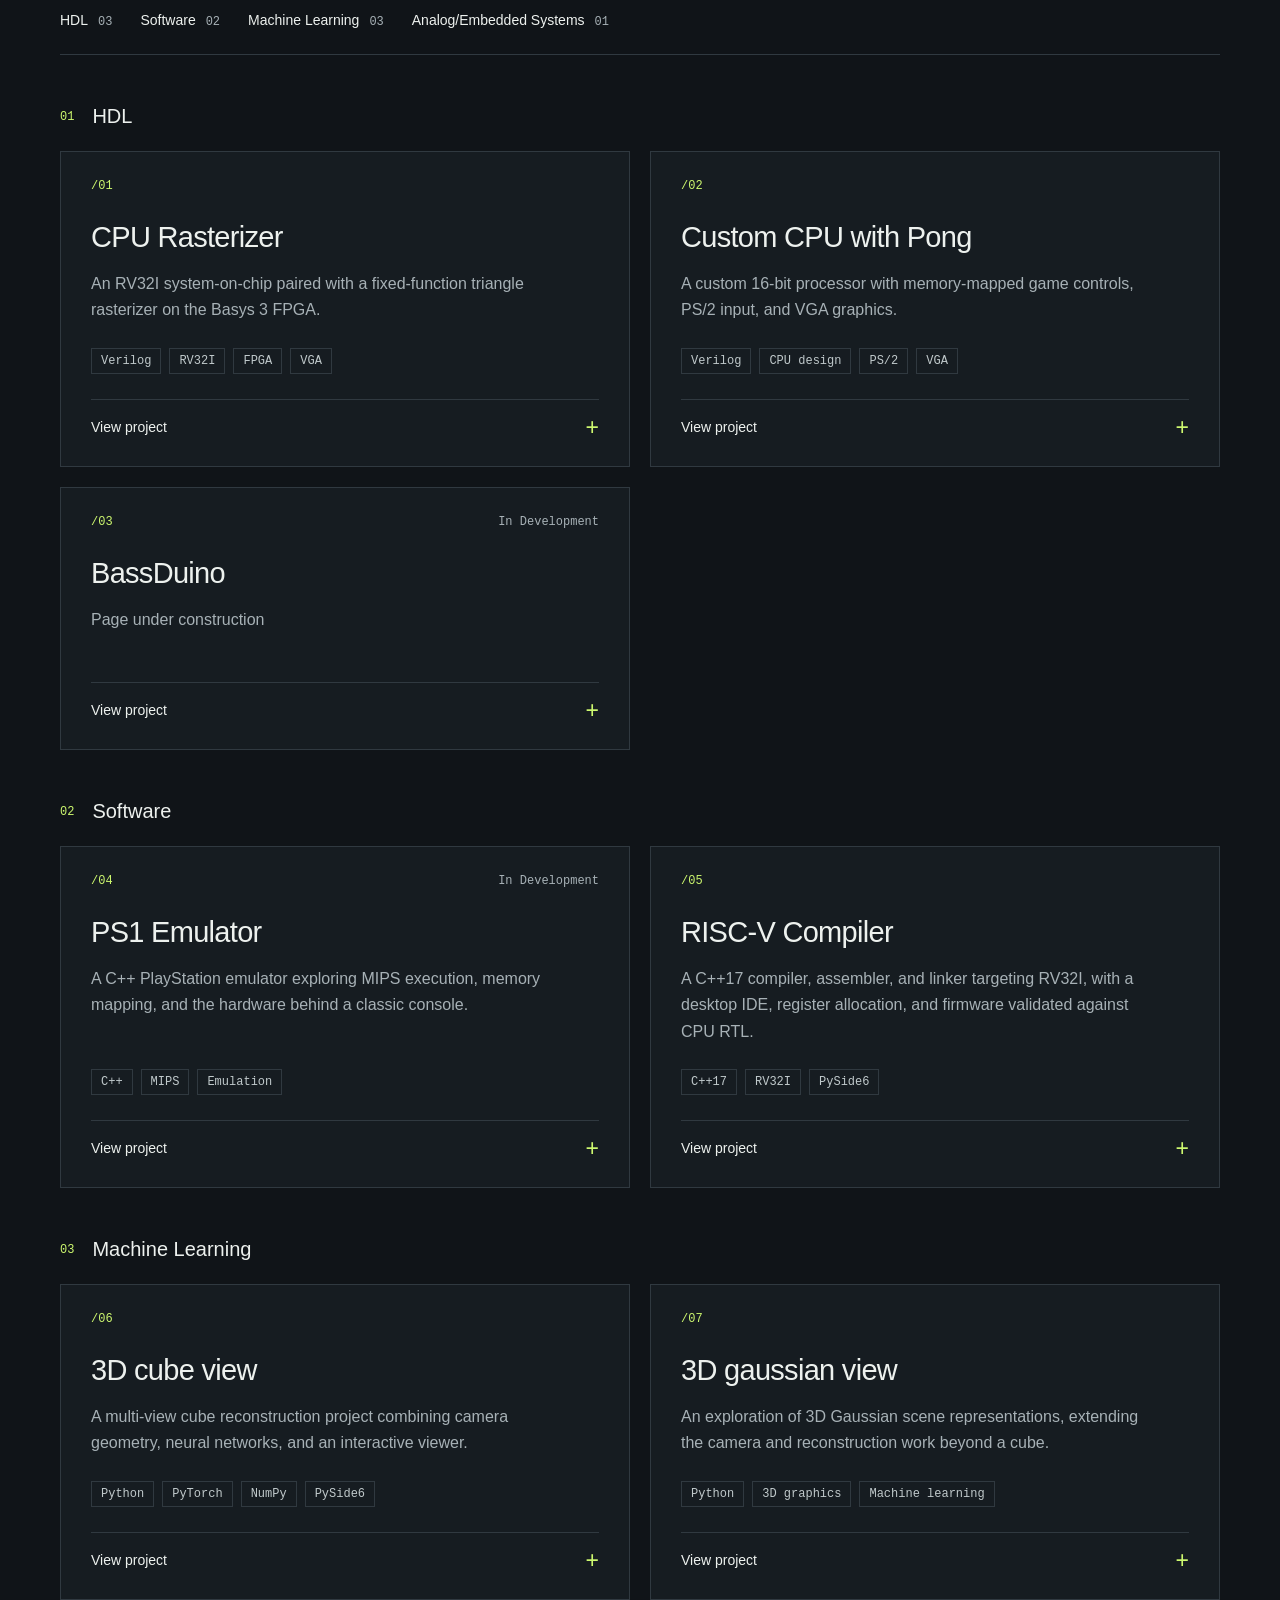
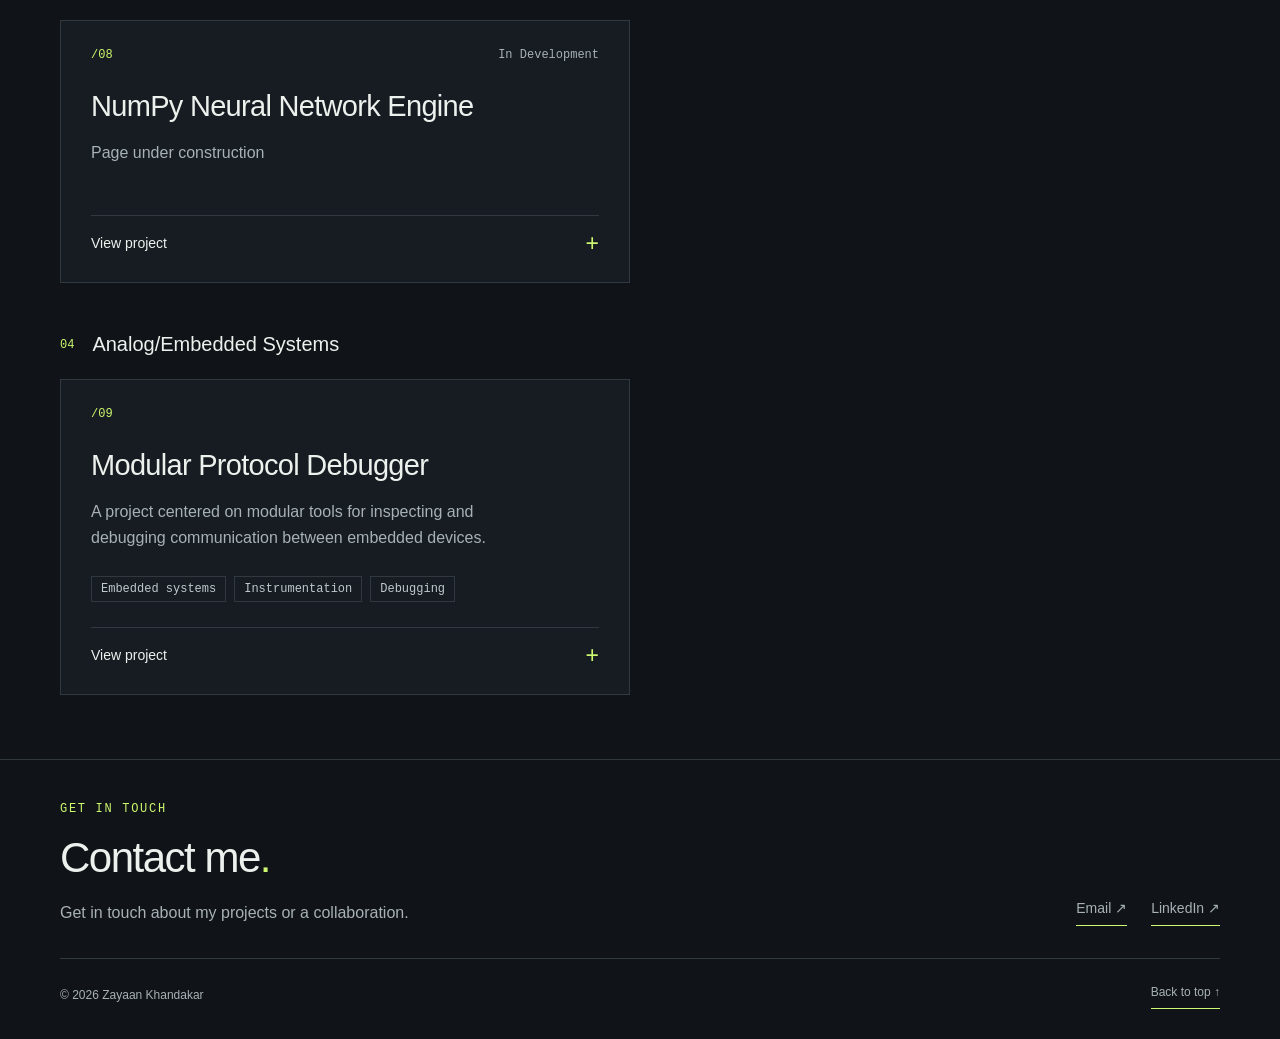
==== commit cdfb3b49: "featured" ====
--- a/index.html
+++ b/index.html
@@ -33,6 +33,26 @@
                     by building them from the ground up.</p>
             </div>
         </section>
+        <section id="featured-project" class="featured-project" aria-labelledby="featured-title">
+            <div class="section-heading">
+                <h2 id="featured-title">Featured Project<span class="accent">.</span></h2>
+            </div>
+            <article class="project-card">
+                <a class="featured-link" href="projects/ps1-emulator.html">
+                    <img class="featured-image" src="assets/PS1_Emulator/ps1demosc.png" width="2432" height="1640"
+                        alt="PS1 emulator displaying an in-game scene with character sprites and dialogue"
+                        decoding="async">
+                    <div class="card-link">
+                        <div class="card-top"><span class="project-number">SOFTWARE</span><span class="status">In Development</span></div>
+                        <h3 class="featured-name">PS1 Emulator</h3>
+                        <p>A C++ PlayStation emulator exploring MIPS execution, memory mapping, and console
+                            graphics, from the startup screen to an in-game scene.</p>
+                        <div class="tags"><span>C++</span><span>MIPS</span><span>Emulation</span></div>
+                        <div class="card-bottom"><span>View project</span><span aria-hidden="true">+</span></div>
+                    </div>
+                </a>
+            </article>
+        </section>
         <section class="hero">
             <div class="hero-copy">
                 <div class="hero-lab sierpinski-panel">
@@ -46,7 +66,7 @@
                 </div>
 
                 <a class="button" href="#projects">
-                    Projects <span>07</span>
+                    Projects <span>09</span>
                 </a>
             </div>
 
@@ -67,9 +87,9 @@
                     <h2>Projects<span class="accent">.</span></h2>
                 </div>
             </div>
-            <nav class="category-nav" aria-label="Project categories"><a href="#hdl">HDL<span>02</span></a><a
+            <nav class="category-nav" aria-label="Project categories"><a href="#hdl">HDL<span>03</span></a><a
                     href="#software">Software<span>02</span></a><a href="#machine-learning">Machine
-                    Learning<span>02</span></a><a href="#embedded">Analog/Embedded Systems<span>01</span></a></nav>
+                    Learning<span>03</span></a><a href="#embedded">Analog/Embedded Systems<span>01</span></a></nav>
             <section id="hdl" class="category">
                 <div class="category-title"><span>01</span>
                     <h3>HDL</h3>
@@ -93,6 +113,12 @@
                                     design</span><span>PS/2</span><span>VGA</span></div>
                             <div class="card-bottom"><span>View project</span><span aria-hidden="true">+</span></div>
                         </a></article>
+                    <article class="project-card"><a class="card-link" href="projects/bassduino.html">
+                            <div class="card-top"><span class="project-number">/03</span><span class="status">In Development</span></div>
+                            <h4>BassDuino</h4>
+                            <p>Page under construction</p>
+                            <div class="card-bottom"><span>View project</span><span aria-hidden="true">+</span></div>
+                        </a></article>
                 </div>
             </section>
             <section id="software" class="category">
@@ -101,7 +127,7 @@
                 </div>
                 <div class="project-grid">
                     <article class="project-card"><a class="card-link" href="projects/ps1-emulator.html">
-                            <div class="card-top"><span class="project-number">/03</span><span class="status">In
+                            <div class="card-top"><span class="project-number">/04</span><span class="status">In
                                     Development</span></div>
                             <h4>PS1 Emulator</h4>
                             <p>A C++ PlayStation emulator exploring MIPS execution, memory mapping, and the hardware
@@ -110,7 +136,7 @@
                             <div class="card-bottom"><span>View project</span><span aria-hidden="true">+</span></div>
                         </a></article>
                     <article class="project-card"><a class="card-link" href="projects/risc-v-compiler.html">
-                            <div class="card-top"><span class="project-number">/04</span><span class="status"></span></div>
+                            <div class="card-top"><span class="project-number">/05</span><span class="status"></span></div>
                             <h4>RISC-V Compiler</h4>
                             <p>A C++17 compiler, assembler, and linker targeting RV32I, with a desktop IDE,
                                 register allocation, and firmware validated against CPU RTL.</p>
@@ -125,7 +151,7 @@
                 </div>
                 <div class="project-grid">
                     <article class="project-card"><a class="card-link" href="projects/3d-cube-view.html">
-                            <div class="card-top"><span class="project-number">/05</span><span class="status"></span></div>
+                            <div class="card-top"><span class="project-number">/06</span><span class="status"></span></div>
                             <h4>3D cube view</h4>
                             <p>A multi-view cube reconstruction project combining camera geometry, neural networks, and
                                 an interactive viewer.</p>
@@ -135,7 +161,7 @@
                             <div class="card-bottom"><span>View project</span><span aria-hidden="true">+</span></div>
                         </a></article>
                     <article class="project-card"><a class="card-link" href="projects/3d-gaussian-view.html">
-                            <div class="card-top"><span class="project-number">/06</span><span class="status"></span></div>
+                            <div class="card-top"><span class="project-number">/07</span><span class="status"></span></div>
                             <h4>3D gaussian view</h4>
                             <p>An exploration of 3D Gaussian scene representations, extending the camera and
                                 reconstruction work beyond a cube.</p>
@@ -143,6 +169,12 @@
                             </div>
                             <div class="card-bottom"><span>View project</span><span aria-hidden="true">+</span></div>
                         </a></article>
+                    <article class="project-card"><a class="card-link" href="projects/numpy-neural-network-engine.html">
+                            <div class="card-top"><span class="project-number">/08</span><span class="status">In Development</span></div>
+                            <h4>NumPy Neural Network Engine</h4>
+                            <p>Page under construction</p>
+                            <div class="card-bottom"><span>View project</span><span aria-hidden="true">+</span></div>
+                        </a></article>
                 </div>
             </section>
             <section id="embedded" class="category">
@@ -151,7 +183,7 @@
                 </div>
                 <div class="project-grid">
                     <article class="project-card"><a class="card-link" href="projects/modular-protocol-debugger.html">
-                            <div class="card-top"><span class="project-number">/07</span><span class="status"></span></div>
+                            <div class="card-top"><span class="project-number">/09</span><span class="status"></span></div>
                             <h4>Modular Protocol Debugger</h4>
                             <p>A project centered on modular tools for inspecting and debugging communication between
                                 embedded devices.</p>
--- a/assets/style.css
+++ b/assets/style.css
@@ -389,6 +389,52 @@
     line-height: 1
 }
 
+.featured-project {
+    margin-top: 24px;
+    padding: 30px;
+    border: 1px solid #718448;
+    background: var(--panel);
+}
+
+.featured-project .section-heading {
+    padding-bottom: 24px;
+    border-bottom: 1px solid var(--line);
+    margin-bottom: 24px;
+}
+
+.featured-project .project-card {
+    background: var(--bg);
+}
+
+.featured-link {
+    display: grid;
+    grid-template-columns: repeat(2, minmax(0, 1fr));
+    align-items: center;
+}
+
+.featured-image {
+    display: block;
+    width: 100%;
+    height: auto;
+}
+
+.featured-name {
+    font-size: 29px;
+    letter-spacing: -.7px;
+    line-height: 1.2;
+    margin-bottom: 16px;
+}
+
+@media (max-width: 700px) {
+    .featured-project {
+        padding: 20px;
+    }
+
+    .featured-link {
+        grid-template-columns: 1fr;
+    }
+}
+
 .about {
     margin-top: 95px;
     padding: 65px 0 85px;
